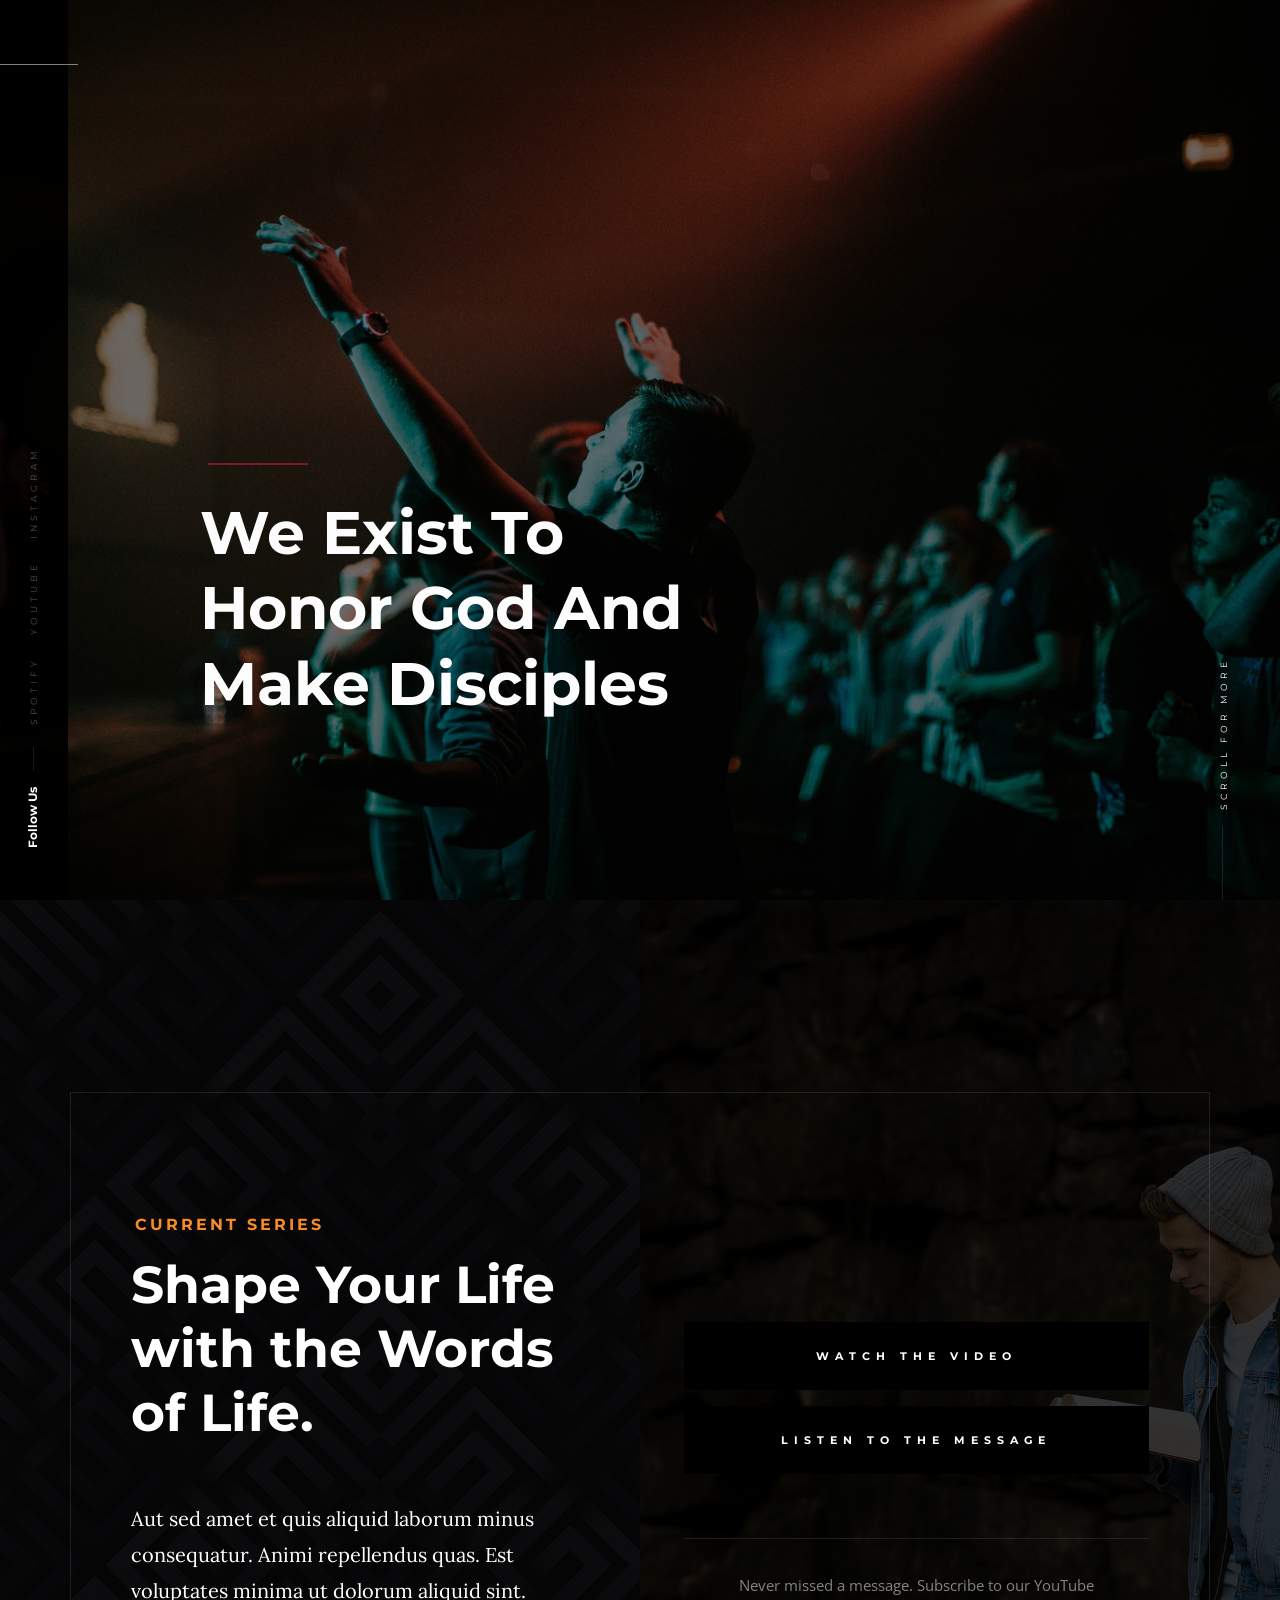
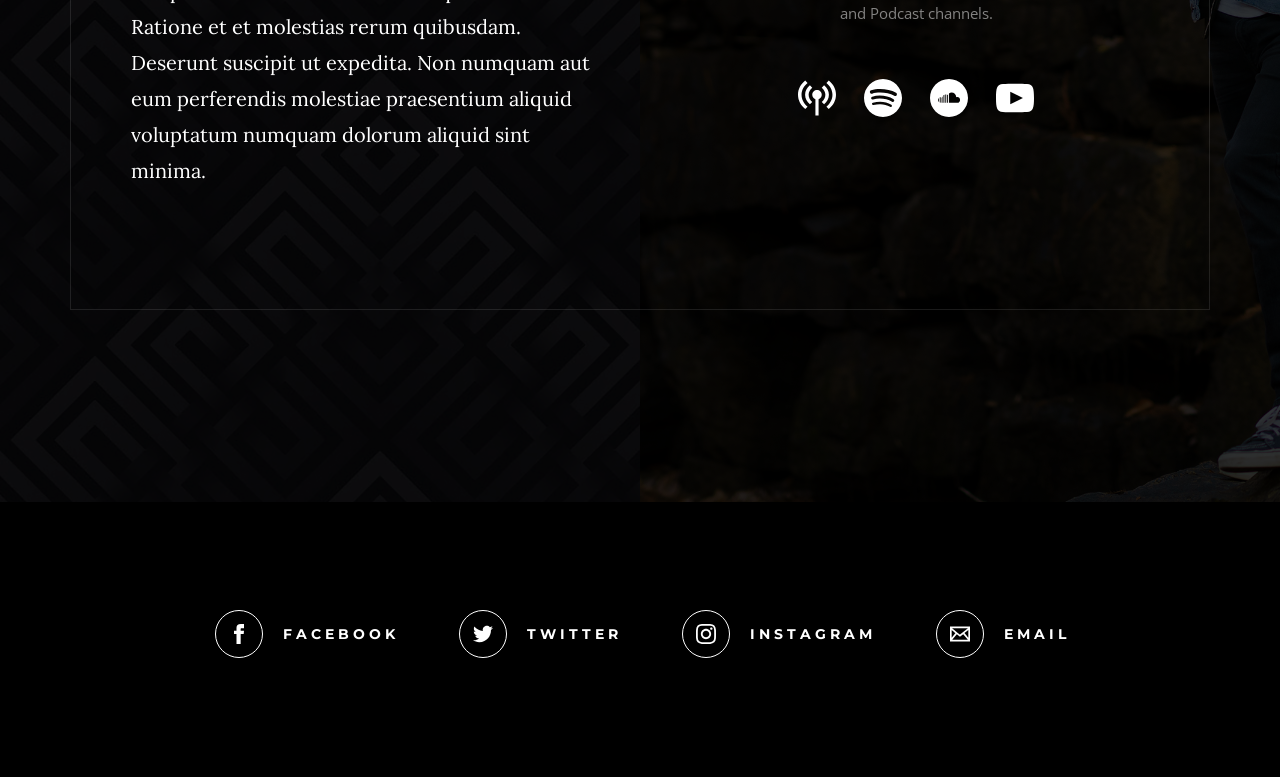
==== index.html @ a05d828e "newps" ====
<!DOCTYPE html>
<html class="no-js" lang="en">
<head>

    <!--- basic page needs
    ================================================== -->
    <meta charset="utf-8">
    <title>Hesed</title>
    <meta name="description" content="">
    <meta name="author" content="">

    <!-- mobile specific metas
    ================================================== -->
    <meta name="viewport" content="width=device-width, initial-scale=1">

    <!-- CSS
    ================================================== -->
    <link rel="stylesheet" href="css/base.css">
    <link rel="stylesheet" href="css/main.css">

    <!-- script
    ================================================== -->
    <script src="js/modernizr.js"></script>

    <!-- favicons
    ================================================== -->
    <link rel="apple-touch-icon" sizes="180x180" href="apple-touch-icon.png">
    <link rel="icon" type="image/png" sizes="32x32" href="favicon-32x32.png">
    <link rel="icon" type="image/png" sizes="16x16" href="favicon-16x16.png">
    <link rel="manifest" href="site.webmanifest">

</head>

<body id="top">

    <!-- preloader
    ================================================== -->
    <div id="preloader">
        <div id="loader" class="dots-jump">
            <div></div>
            <div></div>
            <div></div>
        </div>
    </div>


    <!-- header
    ================================================== -->
    <header class="s-header">

        <div class="header-logo">
            <a class="site-logo" href="index.html">
                <!-- <img src="images/logo.svg" alt="Homepage"> -->
            </a>
        </div>

        <nav class="header-nav-wrap">
            <ul class="header-nav">
                
                <!-- <li><a href="contact.html" title="Contact us">Contact</a></li>	 -->
            </ul>
        </nav>

        <a class="header-menu-toggle" href="#0"><span>Menu</span></a>

    </header> <!-- end s-header -->


    <!-- hero
    ================================================== -->
    <section class="s-hero" data-parallax="scroll" data-image-src="images/hero-bg-3000.jpg" data-natural-width=3000 data-natural-height=2000 data-position-y=center>

        <div class="hero-left-bar"></div>

        <div class="row hero-content">

            <div class="column large-full hero-content__text">
                <h1>
                    We Exist To <br>
                    Honor God And <br>
                    Make Disciples
                </h1>

                <div class="hero-content__buttons">
                    <!-- <a href="events.html" class="btn btn--stroke">Upcoming Events</a> -->
                    <!-- <a href="contact.html" class="btn btn--stroke">Contact Us</a> -->
                </div>
            </div> <!-- end hero-content__text -->

        </div> <!-- end hero-content -->

        <ul class="hero-social">
            <li class="hero-social__title">Follow Us</li>
            <li>
                <a href="#0" title="">Spotify</a>
            </li>
            <li>
                <a href="#0" title="">YouTube</a>
            </li>
            <li>
                <a href="#0" title="">Instagram</a>
            </li>
        </ul> <!-- end hero-social -->

        <div class="hero-scroll">
            <a href="#about" class="scroll-link smoothscroll">
                Scroll For More
            </a>
        </div> <!-- end hero-scroll -->

    </section> <!-- end s-hero -->


  

  

 
    <!-- series
    ================================================== -->
    <section class="s-series">

        <div class="series-img" style="background-image: url('images/series-2000.jpg');"></div>

        <div class="row row-y-center series-content">

            <div class="column large-half medium-full">
                <h3 class="subhead">Current Series</h3>
                <h2>Shape Your Life with the Words of Life.</h2>
                <p>
                Aut sed amet et quis aliquid laborum minus consequatur. Animi repellendus quas. 
                Est voluptates minima ut dolorum aliquid sint. Ratione et et molestias rerum 
                quibusdam. Deserunt suscipit ut expedita. Non numquam aut eum perferendis 
                molestiae praesentium aliquid voluptatum numquam dolorum aliquid sint minima.
                </p>
            </div> <!-- end column -->

            <div class="column large-half medium-full">
                <div class="series-content__buttons">
                    <a href="" class="btn btn--large h-full-width">Watch the Video</a>
                    <a href="" class="btn btn--large h-full-width">Listen To the Message</a>
                </div>

                <div class="series-content__subscribe">
                    <p>
                    Never missed a message. Subscribe to our YouTube and Podcast channels.
                    </p>
                    
                    <ul class="series-content__subscribe-links">
                        <li class="ss-apple-podcast"><a href="#0">Apple Podcast</a></li>
                        <li class="ss-spotify"><a href="#0">Spotify</a></li>
                        <li class="ss-soundcloud"><a href="#0">SoundCloud</a></li>
                        <li class="ss-youtube"><a href="#0">Youtube</a></li>
                    </ul>
                </div>
            </div> <!-- end column -->
            
        </div> <!-- series-content -->

    </section> <!-- end s-series -->


    <!-- Social
    ================================================== -->
    <section class="s-social">
            
        <div class="row social-content">
            <div class="column">
                <ul class="social-list">
                    <li class="social-list__item">
                        <a href="#0" title="">
                            <span class="social-list__icon social-list__icon--facebook"></span>
                            <span class="social-list__text">Facebook</span>
                        </a>
                    </li>
                    <li class="social-list__item">
                        <a href="#0" title="">
                            <span class="social-list__icon social-list__icon--twitter"></span>
                            <span class="social-list__text">Twitter</span>
                        </a>
                    </li>
                    <li class="social-list__item">
                        <a href="#0" title="">
                            <span class="social-list__icon social-list__icon--instagram"></span>
                            <span class="social-list__text">Instagram</span>
                        </a>
                    </li>
                    <li class="social-list__item">
                        <a href="#0" title="">
                            <span class="social-list__icon social-list__icon--email"></span>
                            <span class="social-list__text">Email</span>
                        </a>
                    </li>
                </ul>
            </div>
        </div> <!-- end social-content -->

    </section> <!-- end s-social -->


    <!-- footer
    ================================================== -->
    <!-- <footer class="s-footer">

        <div class="row footer-top">
            <div class="column large-4 medium-5 tab-full">
                <div class="footer-logo">
                    <a class="site-footer-logo" href="index.html">
                    </a>
                </div>  
                <p>
                Laborum ad explicabo. Molestiae voluptates est. Quisquam labore tenetur 
                et assumenda voluptatibus a beatae. Rerum odio ducimus reprehenderit 
                sit animi laborum nostrum dolorum animi voluptates est voluptatibus a beatae. 
                </p>
            </div>
            <div class="column large-half tab-full">
                <div class="row">
                    <div class="column large-7 medium-full">
                        <h4 class="h6">Our Location</h4>
                        <p>
                        1600 Amphitheatre Parkway <br>
                        Mountain View, California <br>
                        94043 US
                        </p>
        
                      
                    </div>
                    <!-- <div class="column large-5 medium-full">
                        <h4 class="h6">Quick Links</h4>
                        <ul class="footer-list">
                            <li><a href="index.html">Home</a></li>
                            <li><a href="about.html">About</a></li>
                            <li><a href="volunteer.html">Volunteer</a></li>
                            <li><a href="connect-group.html">Connect Groups</a></li>
                            <li><a href="events.html">Upcoming Events</a></li>
                            <li><a href="contact.html">Contact</a></li>
                        </ul>
                    </div> 
                </div>
            </div>
        </div> 
        <div class="row footer-bottom">
            <div class="column ss-copyright">
                <span>© Copyright Newproject 2026</span> 
            </div>
        </div> 

        <div class="ss-go-top">
            <a class="smoothscroll" title="Back to Top" href="#top">
                <svg xmlns="http://www.w3.org/2000/svg" width="24" height="24" viewBox="0 0 24 24"><path d="M12 0l8 9h-6v15h-4v-15h-6z"/></svg>
            </a>
        </div> 

    </footer>  -->

    <!-- Java Script
    ================================================== -->
    <script src="js/jquery-3.2.1.min.js"></script>
    <script src="js/plugins.js"></script>
    <script src="js/main.js"></script>

</body>
---- css/base.css ----
/* =================================================================== 
 *  Hesed Base Stylesheet
 *  Ver. 1.0.0
 *  07-25-2019
 *  ------------------------------------------------------------------
 *
 *  TOC:
 *	# imports 
 *	# normalize
 *	# grid v2.1.0
 *	# block grids
 *	# MISC
 *
 * =================================================================== */

/* ===================================================================
 * # imports 
 *
 * ------------------------------------------------------------------- */
@import url("https://fonts.googleapis.com/css?family=Montserrat:400,500,600,700|Open+Sans:300,400,500,600,700|Lora:400,400i,700,700i&display=swap");


/* ==========================================================================
 * # normalize
 * normalize.css v8.0.1 | MIT License |
 * github.com/necolas/normalize.css
 *
 * -------------------------------------------------------------------------- */

/* ------------------------------------------------------------------- 
 * ## document
 * ------------------------------------------------------------------- */

/* 1. Correct the line height in all browsers.
 * 2. Prevent adjustments of font size after orientation changes in iOS.*/
html {
	line-height: 1.15;  /* 1 */
	-webkit-text-size-adjust: 100%;  /* 2 */
}

/* ------------------------------------------------------------------- 
 * ## sections
 * ------------------------------------------------------------------- */

/* Remove the margin in all browsers. */
body {
	margin: 0;
}

/* Render the `main` element consistently in IE. */
main {
	display: block;
}

/* Correct the font size and margin on `h1` elements within `section` and
 * `article` contexts in Chrome, Firefox, and Safari. */
h1 {
	font-size: 2em;
	margin: 0.67em 0;
}

/* ------------------------------------------------------------------- 
 * ## grouping
 * ------------------------------------------------------------------- */

/* 1. Add the correct box sizing in Firefox.
 * 2. Show the overflow in Edge and IE. */
hr {
	box-sizing: content-box;  /* 1 */
	height: 0;  /* 1 */
	overflow: visible;  /* 2 */
}

/* 1. Correct the inheritance and scaling of font size in all browsers.
 * 2. Correct the odd `em` font sizing in all browsers. */
pre {
	font-family: monospace, monospace;  /* 1 */
	font-size: 1em;  /* 2 */
}

/* ------------------------------------------------------------------- 
 * ## text-level semantics
 * ------------------------------------------------------------------- */

/* Remove the gray background on active links in IE 10. */
a {
	background-color: transparent;
}

/* 1. Remove the bottom border in Chrome 57-
 * 2. Add the correct text decoration in Chrome, Edge, IE, Opera, and Safari. */
abbr[title] {
	border-bottom: none;  /* 1 */
	text-decoration: underline;  /* 2 */
	text-decoration: underline dotted;  /* 2 */
}

/* Add the correct font weight in Chrome, Edge, and Safari. */
b,
strong {
	font-weight: bolder;
}

/* 1. Correct the inheritance and scaling of font size in all browsers.
 * 2. Correct the odd `em` font sizing in all browsers. */
code,
kbd,
samp {
	font-family: monospace, monospace;  /* 1 */
	font-size: 1em;  /* 2 */
}

/* Add the correct font size in all browsers. */
small {
	font-size: 80%;
}

/* Prevent `sub` and `sup` elements from affecting the line height in
 * all browsers. */
sub,
sup {
	font-size: 75%;
	line-height: 0;
	position: relative;
	vertical-align: baseline;
}

sub {
	bottom: -0.25em;
}

sup {
	top: -0.5em;
}

/* ------------------------------------------------------------------- 
 * ## embedded content
 * ------------------------------------------------------------------- */

/* Remove the border on images inside links in IE 10. */
img {
	border-style: none;
}

/* ------------------------------------------------------------------- 
 * ## forms
 * ------------------------------------------------------------------- */

/* 1. Change the font styles in all browsers.
 * 2. Remove the margin in Firefox and Safari. */
button,
input,
optgroup,
select,
textarea {
	font-family: inherit;  /* 1 */
	font-size: 100%;  /* 1 */
	line-height: 1.15;  /* 1 */
	margin: 0;  /* 2 */
}

/* Show the overflow in IE.
 * 1. Show the overflow in Edge. */
button,
input {

	/* 1 */
	overflow: visible;
}

/* Remove the inheritance of text transform in Edge, Firefox, and IE.
 * 1. Remove the inheritance of text transform in Firefox. */
button,
select {

	/* 1 */
	text-transform: none;
}

/* Correct the inability to style clickable types in iOS and Safari. */
button,
[type="button"],
[type="reset"],
[type="submit"] {
	-webkit-appearance: button;
}

/* Remove the inner border and padding in Firefox. */
button::-moz-focus-inner,
[type="button"]::-moz-focus-inner,
[type="reset"]::-moz-focus-inner,
[type="submit"]::-moz-focus-inner {
	border-style: none;
	padding: 0;
}

/* Restore the focus styles unset by the previous rule. */
button:-moz-focusring,
[type="button"]:-moz-focusring,
[type="reset"]:-moz-focusring,
[type="submit"]:-moz-focusring {
	outline: 1px dotted ButtonText;
}

/* Correct the padding in Firefox. */
fieldset {
	padding: 0.35em 0.75em 0.625em;
}

/* 1. Correct the text wrapping in Edge and IE.
 * 2. Correct the color inheritance from `fieldset` elements in IE.
 * 3. Remove the padding so developers are not caught out when they zero out
 *    `fieldset` elements in all browsers. */
legend {
	box-sizing: border-box;  /* 1 */
	color: inherit;  /* 2 */
	display: table;  /* 1 */
	max-width: 100%;  /* 1 */
	padding: 0;  /* 3 */
	white-space: normal;  /* 1 */
}

/* Add the correct vertical alignment in Chrome, Firefox, and Opera. */
progress {
	vertical-align: baseline;
}

/* Remove the default vertical scrollbar in IE 10+. */
textarea {
	overflow: auto;
}

/* 1. Add the correct box sizing in IE 10.
 * 2. Remove the padding in IE 10. */
[type="checkbox"],
[type="radio"] {
	box-sizing: border-box;  /* 1 */
	padding: 0;  /* 2 */
}

/* Correct the cursor style of increment and decrement buttons in Chrome. */
[type="number"]::-webkit-inner-spin-button,
[type="number"]::-webkit-outer-spin-button {
	height: auto;
}

/* 1. Correct the odd appearance in Chrome and Safari.
 * 2. Correct the outline style in Safari. */
[type="search"] {
	-webkit-appearance: textfield;  /* 1 */
	outline-offset: -2px;  /* 2 */
}

/* Remove the inner padding in Chrome and Safari on macOS. */
[type="search"]::-webkit-search-decoration {
	-webkit-appearance: none;
}

/* 1. Correct the inability to style clickable types in iOS and Safari.
 * 2. Change font properties to `inherit` in Safari. */
::-webkit-file-upload-button {
	-webkit-appearance: button;  /* 1 */
	font: inherit;  /* 2 */
}

/* ------------------------------------------------------------------- 
 * ## interactive
 * ------------------------------------------------------------------- */

/* Add the correct display in Edge, IE 10+, and Firefox. */
details {
	display: block;
}

/* Add the correct display in all browsers. */
summary {
	display: list-item;
}

/* ------------------------------------------------------------------- 
 * ## misc
 * ------------------------------------------------------------------- */

/* Add the correct display in IE 10+. */
template {
	display: none;
}

/* Add the correct display in IE 10. */
[hidden] {
	display: none;
}


/* ===================================================================
 * # basic/base setup styles
 *
 * ------------------------------------------------------------------- */
html {
	font-size: 62.5%;
	box-sizing: border-box;
}

*,
*::before,
*::after {
	box-sizing: inherit;
}

body {
	font-weight: normal;
	line-height: 1;
	word-wrap: break-word;
	-moz-font-smoothing: grayscale;
	-moz-osx-font-smoothing: grayscale;
	-webkit-font-smoothing: antialiased;
	-webkit-overflow-scrolling: touch;
	-webkit-text-size-adjust: none;
}

/* ------------------------------------------------------------------- 
 * ## Media
 * ------------------------------------------------------------------- */
svg,
img,
video
embed,
iframe,
object {
	max-width: 100%;
	height: auto;
}

/* ------------------------------------------------------------------- 
 * ## Typography resets 
 * ------------------------------------------------------------------- */
div,
dl,
dt,
dd,
ul,
ol,
li,
h1,
h2,
h3,
h4,
h5,
h6,
pre,
form,
p,
blockquote,
th,
td {
	margin: 0;
	padding: 0;
}

p {
	font-size: inherit;
	text-rendering: optimizeLegibility;
}

em,
i {
	font-style: italic;
	line-height: inherit;
}

strong,
b {
	font-weight: bold;
	line-height: inherit;
}

small {
	font-size: 60%;
	line-height: inherit;
}

ol,
ul {
	list-style: none;
}

li {
	display: block;
}

/* ------------------------------------------------------------------- 
 * ## links
 * ------------------------------------------------------------------- */
a {
	text-decoration: none;
	line-height: inherit;
}

a img {
	border: none;
}

/* ------------------------------------------------------------------- 
 * ## inputs
 * ------------------------------------------------------------------- */
fieldset {
	margin: 0;
	padding: 0;
}

input[type="email"],
input[type="number"],
input[type="search"],
input[type="text"],
input[type="tel"],
input[type="url"],
input[type="password"],
textarea {
	-webkit-appearance: none;
	-moz-appearance: none;
	appearance: none;
}


/* ===================================================================
 * # grid v2.1.0
 *
 *   -----------------------------------------------------------------
 * - Grid breakpoints are based on MAXIMUM WIDTH media queries, 
 *   meaning they apply to that one breakpoint and ALL THOSE BELOW IT.
 * - Grid columns without a specified width will automatically layout 
 *   as equal width columns.
 * ------------------------------------------------------------------- */

/* rows
 * ------------------------------------- */
.row {
	width: 89%;
	max-width: 1340px;
	margin: 0 auto;
	display: -ms-flexbox;
	display: -webkit-flex;
	display: flex;
	-webkit-flex-flow: row wrap;
	-ms-flex-flow: row wrap;
	flex-flow: row wrap;
}

.row .row {
	width: auto;
	max-width: none;
	margin-left: -20px;
	margin-right: -20px;
}

/* columns
 * -------------------------------------- */
.column {
	-webkit-flex: 1 1 0%;
	-ms-flex: 1 1 0%;
	flex: 1 1 0%;
	padding: 0 20px;
}

.collapse > .column,
.column.collapse {
	padding: 0;
}

/* flex row containers utility classes
 * ----------------------------------------- */
.row.row-wrap {
	-webkit-flex-wrap: wrap;
	-ms-flex-wrap: wrap;
	flex-wrap: wrap;
}

.row.row-nowrap {
	-webkit-flex-wrap: nowrap;
	-ms-flex-wrap: none;
	flex-wrap: nowrap;
}

.row.row-y-top {
	-webkit-align-items: flex-start;
	-ms-flex-align: start;
	align-items: flex-start;
}

.row.row-y-bottom {
	-webkit-align-items: flex-end;
	-ms-flex-align: end;
	align-items: flex-end;
}

.row.row-y-center {
	-webkit-align-items: center;
	-ms-flex-align: center;
	align-items: center;
}

.row.row-stretch {
	-webkit-align-items: stretch;
	-ms-flex-align: stretch;
	align-items: stretch;
}

.row.row-baseline {
	-webkit-align-items: baseline;
	-ms-flex-align: baseline;
	align-items: baseline;
}

.row.row-x-left {
	-ms-flex-pack: start;
	-webkit-justify-content: flex-start;
	justify-content: flex-start;
}

.row.row-x-right {
	-ms-flex-pack: end;
	-webkit-justify-content: flex-end;
	justify-content: flex-end;
}

.row.row-x-center {
	-ms-flex-pack: center;
	-webkit-justify-content: center;
	justify-content: center;
}

/* flex item utility alignment classes
 * ----------------------------------------- */
.align-center {
	margin: auto;
	-webkit-align-self: center;
	-ms-flex-item-align: center;
	align-self: center;
}

.align-left {
	margin-right: auto;
	-webkit-align-self: center;
	-ms-flex-item-align: center;
	align-self: center;
}

.align-right {
	margin-left: auto;
	-webkit-align-self: center;
	-ms-flex-item-align: center;
	align-self: center;
}

.align-x-center {
	margin-right: auto;
	margin-left: auto;
}

.align-x-left {
	margin-right: auto;
}

.align-x-right {
	margin-left: auto;
}

.align-y-center {
	-webkit-align-self: center;
	-ms-flex-item-align: center;
	align-self: center;
}

.align-y-top {
	-webkit-align-self: flex-start;
	-ms-flex-item-align: start;
	align-self: flex-start;
}

.align-y-bottom {
	-webkit-align-self: flex-end;
	-ms-flex-item-align: end;
	align-self: flex-end;
}

/* large screen column widths 
 * -------------------------------------- */
.large-1 {
	-webkit-flex: 0 0 8.33333%;
	-ms-flex: 0 0 8.33333%;
	flex: 0 0 8.33333%;
	max-width: 8.33333%;
}

.large-2 {
	-webkit-flex: 0 0 16.66667%;
	-ms-flex: 0 0 16.66667%;
	flex: 0 0 16.66667%;
	max-width: 16.66667%;
}

.large-3 {
	-webkit-flex: 0 0 25%;
	-ms-flex: 0 0 25%;
	flex: 0 0 25%;
	max-width: 25%;
}

.large-4 {
	-webkit-flex: 0 0 33.33333%;
	-ms-flex: 0 0 33.33333%;
	flex: 0 0 33.33333%;
	max-width: 33.33333%;
}

.large-5 {
	-webkit-flex: 0 0 41.66667%;
	-ms-flex: 0 0 41.66667%;
	flex: 0 0 41.66667%;
	max-width: 41.66667%;
}

.large-6,
.large-half {
	-webkit-flex: 0 0 50%;
	-ms-flex: 0 0 50%;
	flex: 0 0 50%;
	max-width: 50%;
}

.large-7 {
	-webkit-flex: 0 0 58.33333%;
	-ms-flex: 0 0 58.33333%;
	flex: 0 0 58.33333%;
	max-width: 58.33333%;
}

.large-8 {
	-webkit-flex: 0 0 66.66667%;
	-ms-flex: 0 0 66.66667%;
	flex: 0 0 66.66667%;
	max-width: 66.66667%;
}

.large-9 {
	-webkit-flex: 0 0 75%;
	-ms-flex: 0 0 75%;
	flex: 0 0 75%;
	max-width: 75%;
}

.large-10 {
	-webkit-flex: 0 0 83.33333%;
	-ms-flex: 0 0 83.33333%;
	flex: 0 0 83.33333%;
	max-width: 83.33333%;
}

.large-11 {
	-webkit-flex: 0 0 91.66667%;
	-ms-flex: 0 0 91.66667%;
	flex: 0 0 91.66667%;
	max-width: 91.66667%;
}

.large-12,
.large-full {
	-webkit-flex: 0 0 100%;
	-ms-flex: 0 0 100%;
	flex: 0 0 100%;
	max-width: 100%;
}

/* ------------------------------------------------------------------- 
 * ## medium screen devices
 * ------------------------------------------------------------------- */
@media screen and (max-width:1200px) {
	.row .row {
		margin-left: -16px;
		margin-right: -16px;
	}

	.column {
		padding: 0 16px;
	}

	.medium-1 {
		-webkit-flex: 0 0 8.33333%;
		-ms-flex: 0 0 8.33333%;
		flex: 0 0 8.33333%;
		max-width: 8.33333%;
	}

	.medium-2 {
		-webkit-flex: 0 0 16.66667%;
		-ms-flex: 0 0 16.66667%;
		flex: 0 0 16.66667%;
		max-width: 16.66667%;
	}

	.medium-3 {
		-webkit-flex: 0 0 25%;
		-ms-flex: 0 0 25%;
		flex: 0 0 25%;
		max-width: 25%;
	}

	.medium-4 {
		-webkit-flex: 0 0 33.33333%;
		-ms-flex: 0 0 33.33333%;
		flex: 0 0 33.33333%;
		max-width: 33.33333%;
	}

	.medium-5 {
		-webkit-flex: 0 0 41.66667%;
		-ms-flex: 0 0 41.66667%;
		flex: 0 0 41.66667%;
		max-width: 41.66667%;
	}

	.medium-6,
	.medium-half {
		-webkit-flex: 0 0 50%;
		-ms-flex: 0 0 50%;
		flex: 0 0 50%;
		max-width: 50%;
	}

	.medium-7 {
		-webkit-flex: 0 0 58.33333%;
		-ms-flex: 0 0 58.33333%;
		flex: 0 0 58.33333%;
		max-width: 58.33333%;
	}

	.medium-8 {
		-webkit-flex: 0 0 66.66667%;
		-ms-flex: 0 0 66.66667%;
		flex: 0 0 66.66667%;
		max-width: 66.66667%;
	}

	.medium-9 {
		-webkit-flex: 0 0 75%;
		-ms-flex: 0 0 75%;
		flex: 0 0 75%;
		max-width: 75%;
	}

	.medium-10 {
		-webkit-flex: 0 0 83.33333%;
		-ms-flex: 0 0 83.33333%;
		flex: 0 0 83.33333%;
		max-width: 83.33333%;
	}

	.medium-11 {
		-webkit-flex: 0 0 91.66667%;
		-ms-flex: 0 0 91.66667%;
		flex: 0 0 91.66667%;
		max-width: 91.66667%;
	}

	.medium-12,
	.medium-full {
		-webkit-flex: 0 0 100%;
		-ms-flex: 0 0 100%;
		flex: 0 0 100%;
		max-width: 100%;
	}

}

/* ------------------------------------------------------------------- 
 * ## tablets
 * ------------------------------------------------------------------- */
@media screen and (max-width:800px) {
	.tab-1 {
		-webkit-flex: 0 0 8.33333%;
		-ms-flex: 0 0 8.33333%;
		flex: 0 0 8.33333%;
		max-width: 8.33333%;
	}

	.tab-2 {
		-webkit-flex: 0 0 16.66667%;
		-ms-flex: 0 0 16.66667%;
		flex: 0 0 16.66667%;
		max-width: 16.66667%;
	}

	.tab-3 {
		-webkit-flex: 0 0 25%;
		-ms-flex: 0 0 25%;
		flex: 0 0 25%;
		max-width: 25%;
	}

	.tab-4 {
		-webkit-flex: 0 0 33.33333%;
		-ms-flex: 0 0 33.33333%;
		flex: 0 0 33.33333%;
		max-width: 33.33333%;
	}

	.tab-5 {
		-webkit-flex: 0 0 41.66667%;
		-ms-flex: 0 0 41.66667%;
		flex: 0 0 41.66667%;
		max-width: 41.66667%;
	}

	.tab-6,
	.tab-half {
		-webkit-flex: 0 0 50%;
		-ms-flex: 0 0 50%;
		flex: 0 0 50%;
		max-width: 50%;
	}

	.tab-7 {
		-webkit-flex: 0 0 58.33333%;
		-ms-flex: 0 0 58.33333%;
		flex: 0 0 58.33333%;
		max-width: 58.33333%;
	}

	.tab-8 {
		-webkit-flex: 0 0 66.66667%;
		-ms-flex: 0 0 66.66667%;
		flex: 0 0 66.66667%;
		max-width: 66.66667%;
	}

	.tab-9 {
		-webkit-flex: 0 0 75%;
		-ms-flex: 0 0 75%;
		flex: 0 0 75%;
		max-width: 75%;
	}

	.tab-10 {
		-webkit-flex: 0 0 83.33333%;
		-ms-flex: 0 0 83.33333%;
		flex: 0 0 83.33333%;
		max-width: 83.33333%;
	}

	.tab-11 {
		-webkit-flex: 0 0 91.66667%;
		-ms-flex: 0 0 91.66667%;
		flex: 0 0 91.66667%;
		max-width: 91.66667%;
	}

	.tab-12,
	.tab-full {
		-webkit-flex: 0 0 100%;
		-ms-flex: 0 0 100%;
		flex: 0 0 100%;
		max-width: 100%;
	}

	.hide-on-tablet {
		display: none;
	}

}

/* ------------------------------------------------------------------- 
 * ## mobile devices 
 * ------------------------------------------------------------------- */
@media screen and (max-width:600px) {
	.row {
		width: 100%;
		padding-left: 25px;
		padding-right: 25px;
	}

	.row .row {
		margin-left: -10px;
		margin-right: -10px;
		padding-left: 0;
		padding-right: 0;
	}

	.column {
		padding: 0 10px;
	}

	.mob-1 {
		-webkit-flex: 0 0 8.33333%;
		-ms-flex: 0 0 8.33333%;
		flex: 0 0 8.33333%;
		max-width: 8.33333%;
	}

	.mob-2 {
		-webkit-flex: 0 0 16.66667%;
		-ms-flex: 0 0 16.66667%;
		flex: 0 0 16.66667%;
		max-width: 16.66667%;
	}

	.mob-3 {
		-webkit-flex: 0 0 25%;
		-ms-flex: 0 0 25%;
		flex: 0 0 25%;
		max-width: 25%;
	}

	.mob-4 {
		-webkit-flex: 0 0 33.33333%;
		-ms-flex: 0 0 33.33333%;
		flex: 0 0 33.33333%;
		max-width: 33.33333%;
	}

	.mob-5 {
		-webkit-flex: 0 0 41.66667%;
		-ms-flex: 0 0 41.66667%;
		flex: 0 0 41.66667%;
		max-width: 41.66667%;
	}

	.mob-6,
	.mob-half {
		-webkit-flex: 0 0 50%;
		-ms-flex: 0 0 50%;
		flex: 0 0 50%;
		max-width: 50%;
	}

	.mob-7 {
		-webkit-flex: 0 0 58.33333%;
		-ms-flex: 0 0 58.33333%;
		flex: 0 0 58.33333%;
		max-width: 58.33333%;
	}

	.mob-8 {
		-webkit-flex: 0 0 66.66667%;
		-ms-flex: 0 0 66.66667%;
		flex: 0 0 66.66667%;
		max-width: 66.66667%;
	}

	.mob-9 {
		-webkit-flex: 0 0 75%;
		-ms-flex: 0 0 75%;
		flex: 0 0 75%;
		max-width: 75%;
	}

	.mob-10 {
		-webkit-flex: 0 0 83.33333%;
		-ms-flex: 0 0 83.33333%;
		flex: 0 0 83.33333%;
		max-width: 83.33333%;
	}

	.mob-11 {
		-webkit-flex: 0 0 91.66667%;
		-ms-flex: 0 0 91.66667%;
		flex: 0 0 91.66667%;
		max-width: 91.66667%;
	}

	.mob-12,
	.mob-full {
		-webkit-flex: 0 0 100%;
		-ms-flex: 0 0 100%;
		flex: 0 0 100%;
		max-width: 100%;
	}

	.hide-on-mobile {
		display: none;
	}

}

/* ------------------------------------------------------------------- 
 * ## small mobile devices <= 400px
 * ------------------------------------------------------------------- */
@media screen and (max-width:400px) {
	.row {
		padding-left: 22px;
		padding-right: 22px;
	}

	.row .row {
		margin-left: 0;
		margin-right: 0;
	}

	.column {
		-webkit-flex: 0 0 100%;
		-ms-flex: 0 0 100%;
		flex: 0 0 100%;
		max-width: 100%;
		width: 100%;
		margin-left: 0;
		margin-right: 0;
		padding: 0;
	}

}


/* ===================================================================
 * # block grids
 *
 * -------------------------------------------------------------------
 * Equally-sized columns define at parent/row level.
 * ------------------------------------------------------------------- */
.block-large-1-8 > .column {
	-webkit-flex: 0 0 12.5%;
	-ms-flex: 0 0 12.5%;
	flex: 0 0 12.5%;
	max-width: 12.5%;
}

.block-large-1-6 > .column {
	-webkit-flex: 0 0 16.66667%;
	-ms-flex: 0 0 16.66667%;
	flex: 0 0 16.66667%;
	max-width: 16.66667%;
}

.block-large-1-5 > .column {
	-webkit-flex: 0 0 20%;
	-ms-flex: 0 0 20%;
	flex: 0 0 20%;
	max-width: 20%;
}

.block-large-1-4 > .column {
	-webkit-flex: 0 0 25%;
	-ms-flex: 0 0 25%;
	flex: 0 0 25%;
	max-width: 25%;
}

.block-large-1-3 > .column {
	-webkit-flex: 0 0 33.33333%;
	-ms-flex: 0 0 33.33333%;
	flex: 0 0 33.33333%;
	max-width: 33.33333%;
}

.block-large-1-2 > .column {
	-webkit-flex: 0 0 50%;
	-ms-flex: 0 0 50%;
	flex: 0 0 50%;
	max-width: 50%;
}

.block-large-full > .column {
	-webkit-flex: 0 0 100%;
	-ms-flex: 0 0 100%;
	flex: 0 0 100%;
	max-width: 100%;
}

/* ------------------------------------------------------------------- 
 * ## block grids - medium screen devices
 * ------------------------------------------------------------------- */
@media screen and (max-width:1200px) {
	.block-medium-1-8 > .column {
		-webkit-flex: 0 0 12.5%;
		-ms-flex: 0 0 12.5%;
		flex: 0 0 12.5%;
		max-width: 12.5%;
	}

	.block-medium-1-6 > .column {
		-webkit-flex: 0 0 16.66667%;
		-ms-flex: 0 0 16.66667%;
		flex: 0 0 16.66667%;
		max-width: 16.66667%;
	}

	.block-medium-1-5 > .column {
		-webkit-flex: 0 0 20%;
		-ms-flex: 0 0 20%;
		flex: 0 0 20%;
		max-width: 20%;
	}

	.block-medium-1-4 > .column {
		-webkit-flex: 0 0 25%;
		-ms-flex: 0 0 25%;
		flex: 0 0 25%;
		max-width: 25%;
	}

	.block-medium-1-3 > .column {
		-webkit-flex: 0 0 33.33333%;
		-ms-flex: 0 0 33.33333%;
		flex: 0 0 33.33333%;
		max-width: 33.33333%;
	}

	.block-medium-1-2 > .column {
		-webkit-flex: 0 0 50%;
		-ms-flex: 0 0 50%;
		flex: 0 0 50%;
		max-width: 50%;
	}

	.block-medium-full > .column {
		-webkit-flex: 0 0 100%;
		-ms-flex: 0 0 100%;
		flex: 0 0 100%;
		max-width: 100%;
	}

}

/* ------------------------------------------------------------------- 
 * ## block grids - tablets
 * ------------------------------------------------------------------- */
@media screen and (max-width:800px) {
	.block-tab-1-8 > .column {
		-webkit-flex: 0 0 12.5%;
		-ms-flex: 0 0 12.5%;
		flex: 0 0 12.5%;
		max-width: 12.5%;
	}

	.block-tab-1-6 > .column {
		-webkit-flex: 0 0 16.66667%;
		-ms-flex: 0 0 16.66667%;
		flex: 0 0 16.66667%;
		max-width: 16.66667%;
	}

	.block-tab-1-5 > .column {
		-webkit-flex: 0 0 20%;
		-ms-flex: 0 0 20%;
		flex: 0 0 20%;
		max-width: 20%;
	}

	.block-tab-1-4 > .column {
		-webkit-flex: 0 0 25%;
		-ms-flex: 0 0 25%;
		flex: 0 0 25%;
		max-width: 25%;
	}

	.block-tab-1-3 > .column {
		-webkit-flex: 0 0 33.33333%;
		-ms-flex: 0 0 33.33333%;
		flex: 0 0 33.33333%;
		max-width: 33.33333%;
	}

	.block-tab-1-2 > .column {
		-webkit-flex: 0 0 50%;
		-ms-flex: 0 0 50%;
		flex: 0 0 50%;
		max-width: 50%;
	}

	.block-tab-full > .column {
		-webkit-flex: 0 0 100%;
		-ms-flex: 0 0 100%;
		flex: 0 0 100%;
		max-width: 100%;
	}

}

/* ------------------------------------------------------------------- 
 * ## block grids - mobile devices
 * ------------------------------------------------------------------- */
@media screen and (max-width:600px) {
	.block-mob-1-8 > .column {
		-webkit-flex: 0 0 12.5%;
		-ms-flex: 0 0 12.5%;
		flex: 0 0 12.5%;
		max-width: 12.5%;
	}

	.block-mob-1-6 > .column {
		-webkit-flex: 0 0 16.66667%;
		-ms-flex: 0 0 16.66667%;
		flex: 0 0 16.66667%;
		max-width: 16.66667%;
	}

	.block-mob-1-5 > .column {
		-webkit-flex: 0 0 20%;
		-ms-flex: 0 0 20%;
		flex: 0 0 20%;
		max-width: 20%;
	}

	.block-mob-1-4 > .column {
		-webkit-flex: 0 0 25%;
		-ms-flex: 0 0 25%;
		flex: 0 0 25%;
		max-width: 25%;
	}

	.block-mob-1-3 > .column {
		-webkit-flex: 0 0 33.33333%;
		-ms-flex: 0 0 33.33333%;
		flex: 0 0 33.33333%;
		max-width: 33.33333%;
	}

	.block-mob-1-2 > .column {
		-webkit-flex: 0 0 50%;
		-ms-flex: 0 0 50%;
		flex: 0 0 50%;
		max-width: 50%;
	}

	.block-mob-full > .column {
		-webkit-flex: 0 0 100%;
		-ms-flex: 0 0 100%;
		flex: 0 0 100%;
		max-width: 100%;
	}

}

/* ------------------------------------------------------------------- 
 * ## block grids - small mobile devices <= 400px
 * ------------------------------------------------------------------- */
@media screen and (max-width:400px) {
	.stack > .column {
		-webkit-flex: 0 0 100%;
		-ms-flex: 0 0 100%;
		flex: 0 0 100%;
		max-width: 100%;
		width: 100%;
		margin-left: 0;
		margin-right: 0;
		padding: 0;
	}

}


/* ===================================================================
 * # MISC
 *
 * ------------------------------------------------------------------- */
.h-group:after {
	content: "";
	display: table;
	clear: both;
}

/* misc helper classes
 * -------------------------------------- */
.is-hidden {
	display: none;
}

.is-invisible {
	visibility: hidden;
}

.h-antialiased {
	-webkit-font-smoothing: antialiased;
	-moz-osx-font-smoothing: grayscale;
}

.h-overflow-hidden {
	overflow: hidden;
}

.h-remove-bottom {
	margin-bottom: 0;
}

.h-add-half-bottom {
	margin-bottom: 1.6rem !important;
}

.h-add-bottom {
	margin-bottom: 3.2rem !important;
}

.h-no-border {
	border: none;
}

.h-full-width {
	width: 100%;
}

.h-text-center {
	text-align: center;
}

.h-text-left {
	text-align: left;
}

.h-text-right {
	text-align: right;
}

.h-pull-left {
	float: left;
}

.h-pull-right {
	float: right;
}

/*# sourceMappingURL=base.css.map */
---- css/main.css ----
/* =================================================================== 
 *  Hesed Main Stylesheet
 *  Template Ver. 1.0.0
 *  06-26-2019
 *  ------------------------------------------------------------------
 *
 *  TOC:
 *  # custom block grid STACK breakpoints
 *  # base style overrides
 *    ## links
 *  # typography & general theme styles
 *    ## lists
 *    ## responsive video container
 *    ## floated image
 *    ## tables
 *    ## spacing 
 *  # preloader
 *  # forms
 *    ## style placeholder text
 *    ## change autocomplete styles in Chrome
 *  # buttons
 *  # additional components
 *    ## additional typo styles
 *    ## skillbars
 *    ## alert box
 *    ## pagination
 *  # common and reusable styles
 *    ## events list
 *    ## block list
 *  # site header
 *    ## header logo
 *    ## main navigation
 *    ## mobile menu toggle
 *  # hero
 *    ## hero left bar
 *    ## hero content
 *    ## hero content buttons
 *    ## hero social
 *    ## hero scroll
 *    ## hero animations
 *  # about
 *    ## about content
 *    ## schedule of services
 *  # connect
 *  # events
 *  # current series
 *    ## series image
 *    ## series content
 *    ## series buttons
 *    ## series subscribe
 *  # social
 *  # footer
 *    ## footer logo
 *    ## footer list
 *    ## copyright
 *    ## go to top
 *  # page styles and page components
 *    ## page header
 *    ## page content
 *    ## about page
 *    ## event page
 *
 * =================================================================== */


/* ===================================================================
 * # custom block grid STACK breakpoints
 *
 * ------------------------------------------------------------------- */
@media screen and (max-width:1000px) {
  .block-1000-full > .column {
    -webkit-flex: 0 0 100%;
    -ms-flex: 0 0 100%;
    flex: 0 0 100%;
    max-width: 100%;
  }

}

@media screen and (max-width:900px) {
  .block-900-full > .column {
    -webkit-flex: 0 0 100%;
    -ms-flex: 0 0 100%;
    flex: 0 0 100%;
    max-width: 100%;
  }

}


/* ===================================================================
 * # base style overrides
 *
 * ------------------------------------------------------------------- */
html {
  font-size: 10px;
}

@media screen and (max-width:400px) {
  html {
    font-size: 9.5px;
  }

}

html,
body {
  height: 100%;
}

body {
  background: #121212;
  font-family: "Lora", serif;
  font-size: 2rem;
  font-style: normal;
  font-weight: normal;
  line-height: 1.8;
  color: #000000;
  margin: 0;
  padding: 0;
  position: relative;
}

/* ------------------------------------------------------------------- 
 * ## links
 * ------------------------------------------------------------------- */
a {
  color: #3b0d11;
  transition: all 0.3s ease-in-out;
}

a:hover,
a:focus,
a:active {
  color: #037c82;
}

a:hover,
a:active {
  outline: 0;
}

/* ===================================================================
 * # typography & general theme styles
 * 
 * ------------------------------------------------------------------- */
h1, h2, h3, h4, h5, h6, .h1, .h2, .h3, .h4, .h5, .h6 {
  font-family: "Montserrat", sans-serif;
  font-weight: 700;
  font-style: normal;
  color: #000000;
  font-variant-ligatures: common-ligatures;
  text-rendering: optimizeLegibility;
}

h1, .h1, h2, .h2, h3, .h3, h4, .h4 {
  margin-top: 6rem;
  margin-bottom: 1.6rem;
}

@media screen and (max-width:600px) {
  h1, .h1, h2, .h2, h3, .h3, h4, .h4 {
    margin-top: 5.6rem;
  }

}

h5, .h5, h6, .h6 {
  margin-top: 4.8rem;
  margin-bottom: 1.2rem;
}

@media screen and (max-width:600px) {
  h5, .h5, h6, .h6 {
    margin-top: 4.4rem;
    margin-bottom: 0.8rem;
  }

}

h1, .h1 {
  font-size: 3.6rem;
  line-height: 1.222;
}

@media screen and (max-width:600px) {
  h1, .h1 {
    font-size: 3.3rem;
  }

}

h2,
.h2 {
  font-size: 3.2rem;
  line-height: 1.25;
}

h3, .h3 {
  font-size: 2.4rem;
  line-height: 1.167;
}

h4, .h4 {
  font-size: 2.1rem;
  line-height: 1.333;
}

h5, .h5 {
  font-size: 1.8rem;
  line-height: 1.333;
}

h6, .h6 {
  font-size: 1.6rem;
  line-height: 1.5;
  text-transform: uppercase;
  letter-spacing: .3rem;
}

p img {
  margin: 0;
}

p.lead {
  font-family: "Lora", serif;
  font-weight: 500;
  font-size: 2.8rem;
  line-height: 1.857;
  margin-bottom: 3.6rem;
  color: #000000;
}

@media screen and (max-width:1200px) {
  p.lead {
    font-size: 2.6rem;
  }

}

@media screen and (max-width:600px) {
  p.lead {
    font-size: 2.2rem;
  }

}

em,
i,
strong,
b {
  font-size: inherit;
  line-height: inherit;
}

em,
i {
  font-family: "Lora", serif;
  font-style: italic;
}

strong,
b {
  font-family: "Lora", serif;
  font-weight: 700;
}

small {
  font-size: 1.2rem;
  line-height: inherit;
}

blockquote {
  margin: 4rem 0;
  padding: 4rem 4rem;
  border-left: 4px solid black;
  position: relative;
}

@media screen and (max-width:600px) {
  blockquote {
    padding: 3.2rem 3.2rem;
  }

}

@media screen and (max-width:400px) {
  blockquote {
    padding: 2.8rem 2.8rem;
  }

}

blockquote p {
  font-family: "Lora", serif;
  font-weight: 400;
  padding: 0;
  font-size: 2.8rem;
  line-height: 1.857;
  color: #000000;
}

@media screen and (max-width:1200px) {
  blockquote p {
    font-size: 2.6rem;
  }

}

@media screen and (max-width:600px) {
  blockquote p {
    font-size: 2.2rem;
  }

}

blockquote cite {
  display: block;
  font-family: "Open Sans", sans-serif;
  font-size: 1.5rem;
  font-style: normal;
  line-height: 1.333;
}

blockquote cite:before {
  content: "\2014 \0020";
}

blockquote cite,
blockquote cite a,
blockquote cite a:visited {
  color: #646464;
  border: none;
}

abbr {
  font-family: "Lora", serif;
  font-weight: 700;
  font-variant: small-caps;
  text-transform: lowercase;
  letter-spacing: .05rem;
  color: #646464;
}

var,
kbd,
samp,
code,
pre {
  font-family: Consolas, "Andale Mono", Courier, "Courier New", monospace;
}

pre {
  padding: 2.4rem 3.2rem 3.2rem;
  background: #efefef;
  overflow-x: auto;
}

code {
  font-size: 1.4rem;
  margin: 0 .2rem;
  padding: .4rem .8rem;
  white-space: nowrap;
  background: #efefef;
  border: 1px solid #d3d3d3;
  color: #000000;
  border-radius: 3px;
}

pre > code {
  display: block;
  white-space: pre;
  line-height: 2;
  padding: 0;
  margin: 0;
}

pre.prettyprint > code {
  border: none;
}

del {
  text-decoration: line-through;
}

abbr[title],
dfn[title] {
  border-bottom: 1px dotted;
  cursor: help;
  text-decoration: none;
}

mark {
  background: #fff099;
  color: #000000;
}

hr {
  border: solid #e0e0e0;
  border-width: 1px 0 0;
  clear: both;
  margin: 8rem 0 9.6rem;
  height: 0;
}

/* ------------------------------------------------------------------- 
 * ## lists
 * ------------------------------------------------------------------- */
ol {
  list-style: decimal;
}

ul {
  list-style: disc;
}

li {
  display: list-item;
}

ol,
ul {
  margin-left: 1.6rem;
}

ul li {
  padding-left: .4rem;
}

ul ul,
ul ol,
ol ol,
ol ul {
  margin: .8rem 0 .8rem 1.6rem;
}

ul.disc li {
  display: list-item;
  list-style: none;
  padding: 0 0 0 .8rem;
  position: relative;
}

ul.disc li::before {
  content: "";
  display: inline-block;
  width: 8px;
  height: 8px;
  border-radius: 50%;
  background: #3b0d11;
  position: absolute;
  left: -16px;
  top: 11px;
  vertical-align: middle;
}

dt {
  margin: 0;
  color: #3b0d11;
}

dd {
  margin: 0 0 0 2rem;
}

/* ------------------------------------------------------------------- 
 * ## responsive video container
 * ------------------------------------------------------------------- */
.video-container {
  position: relative;
  padding-bottom: 56.25%;
  height: 0;
  overflow: hidden;
}

.video-container iframe,
.video-container object,
.video-container embed,
.video-container video {
  position: absolute;
  top: 0;
  left: 0;
  width: 100%;
  height: 100%;
}

/* ------------------------------------------------------------------- 
 * ## floated image
 * ------------------------------------------------------------------- */
img.h-pull-right {
  margin: 1.2rem 0 1.2rem 2.8rem;
}

img.h-pull-left {
  margin: 1.2rem 2.8rem 1.2rem 0;
}

/* ------------------------------------------------------------------- 
 * ## tables
 * ------------------------------------------------------------------- */
table {
  border-width: 0;
  width: 100%;
  max-width: 100%;
  font-family: "Lora", serif;
  border-collapse: collapse;
}

th,
td {
  padding: 1.5rem 3.2rem;
  text-align: left;
  border-bottom: 1px solid #e0e0e0;
}

th {
  color: #000000;
  font-family: "Montserrat", sans-serif;
  font-weight: 700;
}

th:first-child,
td:first-child {
  padding-left: 0;
}

th:last-child,
td:last-child {
  padding-right: 0;
}

.table-responsive {
  overflow-x: auto;
  -webkit-overflow-scrolling: touch;
}

/* ------------------------------------------------------------------- 
 * ## spacing
 * ------------------------------------------------------------------- */
button,
.btn {
  margin-bottom: 1.6rem;
}

fieldset {
  margin-bottom: 1.6rem;
}

input,
textarea,
select,
pre,
blockquote,
figure,
table,
p,
ul,
ol,
dl,
form,
.video-container,
.ss-custom-select {
  margin-bottom: 3.2rem;
}


/* ===================================================================
 * # preloader
 *
 * ------------------------------------------------------------------- */
#preloader {
  position: fixed;
  top: 0;
  left: 0;
  right: 0;
  bottom: 0;
  background: #121212;
  z-index: 500;
  height: 100vh;
  width: 100%;
  overflow: hidden;
}

.no-js #preloader,
.oldie #preloader {
  display: none;
}

#loader {
  position: absolute;
  left: 50%;
  top: 50%;
  width: 6px;
  height: 6px;
  padding: 0;
  display: inline-block;
  -webkit-transform: translate3d(-50%, -50%, 0);
  transform: translate3d(-50%, -50%, 0);
}

#loader > div {
  content: "";
  background: #ffffff;
  width: 6px;
  height: 6px;
  position: absolute;
  top: 0;
  left: 0;
  border-radius: 50%;
}

#loader > div:nth-of-type(1) {
  left: 15px;
}

#loader > div:nth-of-type(3) {
  left: -15px;
}

/* dots jump */
.dots-jump > div {
  -webkit-animation: dots-jump 1.2s infinite ease;
  animation: dots-jump 1.2s infinite ease;
  animation-delay: 0.2s;
}

.dots-jump > div:nth-of-type(1) {
  animation-delay: 0.4s;
}

.dots-jump > div:nth-of-type(3) {
  animation-delay: 0s;
}

@-webkit-keyframes dots-jump {
  0% {
    top: 0;
  }

  40% {
    top: -6px;
  }

  80% {
    top: 0;
  }

}

@keyframes dots-jump {
  0% {
    top: 0;
  }

  40% {
    top: -6px;
  }

  80% {
    top: 0;
  }

}

/* dots fade */
.dots-fade > div {
  -webkit-animation: dots-fade 1.6s infinite ease;
  animation: dots-fade 1.6s infinite ease;
  animation-delay: 0.4s;
}

.dots-fade > div:nth-of-type(1) {
  animation-delay: 0.8s;
}

.dots-fade > div:nth-of-type(3) {
  animation-delay: 0s;
}

@-webkit-keyframes dots-fade {
  0% {
    opacity: 1;
  }

  40% {
    opacity: 0.2;
  }

  80% {
    opacity: 1;
  }

}

@keyframes dots-fade {
  0% {
    opacity: 1;
  }

  40% {
    opacity: 0.2;
  }

  80% {
    opacity: 1;
  }

}

/* dots pulse */
.dots-pulse > div {
  -webkit-animation: dots-pulse 1.2s infinite ease;
  animation: dots-pulse 1.2s infinite ease;
  animation-delay: 0.2s;
}

.dots-pulse > div:nth-of-type(1) {
  animation-delay: 0.4s;
}

.dots-pulse > div:nth-of-type(3) {
  animation-delay: 0s;
}

@-webkit-keyframes dots-pulse {
  0% {
    -webkit-transform: scale(1);
    transform: scale(1);
  }

  40% {
    -webkit-transform: scale(1.1);
    transform: scale(1.3);
  }

  80% {
    -webkit-transform: scale(1);
    transform: scale(1);
  }

}

@keyframes dots-pulse {
  0% {
    -webkit-transform: scale(1);
    transform: scale(1);
  }

  40% {
    -webkit-transform: scale(1.1);
    transform: scale(1.3);
  }

  80% {
    -webkit-transform: scale(1);
    transform: scale(1);
  }

}


/* ===================================================================
 * # forms
 *
 * ------------------------------------------------------------------- */
fieldset {
  border: none;
}

input[type="email"],
input[type="number"],
input[type="search"],
input[type="text"],
input[type="tel"],
input[type="url"],
input[type="password"],
textarea,
select {
  display: block;
  height: 6.8rem;
  padding: 1.8rem 0 1.5rem;
  border: 0;
  outline: none;
  color: #000000;
  font-family: "Open Sans", sans-serif;
  font-size: 1.6rem;
  line-height: 3.2rem;
  max-width: 100%;
  background: transparent;
  border-bottom: 1px solid #d3d3d3;
  transition: all .3s ease-in-out;
}

.ss-custom-select {
  position: relative;
  padding: 0;
}

.ss-custom-select select {
  -webkit-appearance: none;
  -moz-appearance: none;
  appearance: none;
  text-indent: 0.01px;
  text-overflow: '';
  margin: 0;
  line-height: 3rem;
  vertical-align: middle;
}

.ss-custom-select select option {
  padding-left: 2rem;
  padding-right: 2rem;
}

.ss-custom-select select::-ms-expand {
  display: none;
}

.ss-custom-select::after {
  border-bottom: 2px solid #000000;
  border-right: 2px solid #000000;
  content: '';
  display: block;
  height: 8px;
  width: 8px;
  margin-top: -7px;
  pointer-events: none;
  position: absolute;
  right: 2.4rem;
  top: 50%;
  transition: all 0.15s ease-in-out;
  -webkit-transform-origin: 66% 66%;
  transform-origin: 66% 66%;
  -webkit-transform: rotate(45deg);
  transform: rotate(45deg);
}

textarea {
  min-height: 25.6rem;
}

input[type="email"]:focus,
input[type="number"]:focus,
input[type="search"]:focus,
input[type="text"]:focus,
input[type="tel"]:focus,
input[type="url"]:focus,
input[type="password"]:focus,
textarea:focus,
select:focus {
  color: #000000;
  border-bottom: 1px solid #000000;
}

label,
legend {
  font-family: "Open Sans", sans-serif;
  font-weight: 700;
  font-size: 1.4rem;
  margin-bottom: .8rem;
  line-height: 1.714;
  color: #000000;
  display: block;
}

input[type="checkbox"],
input[type="radio"] {
  display: inline;
}

label > .label-text {
  display: inline-block;
  margin-left: 1rem;
  font-family: "Open Sans", sans-serif;
  line-height: inherit;
}

label > input[type="checkbox"],
label > input[type="radio"] {
  margin: 0;
  position: relative;
  top: .2rem;
}

/* ------------------------------------------------------------------- 
 * ## style placeholder text
 * ------------------------------------------------------------------- */
::-webkit-input-placeholder {

  /* WebKit, Blink, Edge */
  color: #8c8c8c;
}

:-moz-placeholder {

  /* Mozilla Firefox 4 to 18 */
  color: #8c8c8c;
  opacity: 1;
}

::-moz-placeholder {

  /* Mozilla Firefox 19+ */
  color: #8c8c8c;
  opacity: 1;
}

:-ms-input-placeholder {

  /* Internet Explorer 10-11 */
  color: #8c8c8c;
}

::-ms-input-placeholder {

  /* Microsoft Edge */
  color: #8c8c8c;
}

::placeholder {

  /* Most modern browsers support this now. */
  color: #8c8c8c;
}

.placeholder {
  color: #8c8c8c !important;
}

/* ------------------------------------------------------------------- 
 * ## change autocomplete styles in Chrome
 * ------------------------------------------------------------------- */
input:-webkit-autofill,
input:-webkit-autofill:hover,
input:-webkit-autofill:focus
input:-webkit-autofill,
textarea:-webkit-autofill,
textarea:-webkit-autofill:hover
textarea:-webkit-autofill:focus,
select:-webkit-autofill,
select:-webkit-autofill:hover,
select:-webkit-autofill:focus {
  -webkit-text-fill-color: #3b0d11;
  transition: background-color 5000s ease-in-out 0s;
}


/* ===================================================================
 * # buttons
 *
 * ------------------------------------------------------------------- */
.btn,
button,
input[type="submit"],
input[type="reset"],
input[type="button"] {
  display: inline-block;
  font-family: "Montserrat", sans-serif;
  font-weight: 700;
  font-size: 1.1rem;
  text-transform: uppercase;
  letter-spacing: .6rem;
  height: 6rem;
  line-height: 5.6rem;
  padding: 0 3.2rem;
  margin: 0 .4rem 1.6rem 0;
  color: #ffffff;
  text-decoration: none;
  text-align: center;
  white-space: nowrap;
  cursor: pointer;
  transition: all .3s ease-in-out;
  -webkit-font-smoothing: antialiased;
  -moz-osx-font-smoothing: grayscale;
  background-color: #272727;
  border: 0.2rem solid #272727;
}

.btn:hover,
button:hover,
input[type="submit"]:hover,
input[type="reset"]:hover,
input[type="button"]:hover,
.btn:focus,
button:focus,
input[type="submit"]:focus,
input[type="reset"]:focus,
input[type="button"]:focus {
  background-color: #000000;
  border-color: #000000;
  color: #ffffff;
  outline: 0;
}

/* button primary
 * ------------------------------------------------- */
.btn.btn--primary,
button.btn--primary,
input[type="submit"].btn--primary,
input[type="reset"].btn--primary,
input[type="button"].btn--primary {
  background: #3b0d11;
  border-color: #3b0d11;
  color: #ffffff;
}

.btn.btn--primary:hover,
button.btn--primary:hover,
input[type="submit"].btn--primary:hover,
input[type="reset"].btn--primary:hover,
input[type="button"].btn--primary:hover,
.btn.btn--primary:focus,
button.btn--primary:focus,
input[type="submit"].btn--primary:focus,
input[type="reset"].btn--primary:focus,
input[type="button"].btn--primary:focus {
  background: #000000;
  border-color: #000000;
}

/* button modifiers
 * ------------------------------------------------- */
.btn.h-full-width,
button.h-full-width {
  width: 100%;
  margin-right: 0;
}

.btn--small,
button.btn--small {
  height: 5.6rem !important;
  line-height: 5.2rem !important;
}

.btn--medium,
button.btn--medium {
  height: 6.4rem !important;
  line-height: 6rem !important;
}

.btn--large,
button.btn--large {
  height: 6.8rem !important;
  line-height: 6.4rem !important;
}

.btn--stroke,
button.btn--stroke {
  background: transparent !important;
  border: 0.2rem solid #000000;
  color: #000000;
}

.btn--stroke:hover,
button.btn--stroke:hover {
  background: #000000 !important;
  border: 0.2rem solid #000000;
  color: #ffffff;
}

.btn--pill,
button.btn--pill {
  padding-left: 3.2rem !important;
  padding-right: 3.2rem !important;
  border-radius: 1000px !important;
}

button::-moz-focus-inner,
input::-moz-focus-inner {
  border: 0;
  padding: 0;
}


/* =================================================================== 
 * # additional components
 *
 * ------------------------------------------------------------------- */

/* ------------------------------------------------------------------- 
 * ## additional typo styles
 * ------------------------------------------------------------------- */
.drop-cap:first-letter {
  float: left;
  font-family: "Lora", serif;
  font-weight: 700;
  font-size: 3.6em;
  line-height: 1;
  padding: 0 0.125em 0 0;
  text-transform: uppercase;
  background: transparent;
  color: #000000;
}

/* line definition style 
 * ----------------------------------------------- */
.lining dt,
.lining dd {
  display: inline;
  margin: 0;
}

.lining dt + dt:before,
.lining dd + dt:before {
  content: "\A";
  white-space: pre;
}

.lining dd + dd:before {
  content: ", ";
}

.lining dd + dd:before {
  content: ", ";
}

.lining dd:before {
  content: ": ";
  margin-left: -0.2em;
}

/* dictionary definition style 
 * ----------------------------------------------- */
.dictionary-style dt {
  display: inline;
  counter-reset: definitions;
}

.dictionary-style dt + dt:before {
  content: ", ";
  margin-left: -0.2em;
}

.dictionary-style dd {
  display: block;
  counter-increment: definitions;
}

.dictionary-style dd:before {
  content: counter(definitions, decimal) ". ";
}

/** 
 * Pull Quotes
 * -----------
 * markup:
 *
 * <aside class="pull-quote">
 *    <blockquote>
 *      <p></p>
 *    </blockquote>
 *  </aside>
 *
 * --------------------------------------------------------------------- */
.pull-quote {
  position: relative;
  padding: 2.4rem 0;
}

.pull-quote blockquote {
  background-color: #efefef;
  border: none;
  margin: 0;
  padding-top: 9.6rem;
  position: relative;
}

.pull-quote blockquote:before {
  content: "";
  display: block;
  height: 3.2rem;
  width: 3.2rem;
  background-repeat: no-repeat;
  background: center center;
  background-size: contain;
  background-image: url(../images/icons/icon-quote.svg);
  position: absolute;
  top: 4rem;
  left: 4rem;
}

/** 
 * Stats Tab
 * ---------
 * markup:
 *
 * <ul class="stats-tabs">
 *    <li><a href="#">[value]<em>[name]</em></a></li>
 *  </ul>
 *
 * Extend this object into your markup.
 *
 * --------------------------------------------------------------------- */
.stats-tabs {
  padding: 0;
  margin: 3.2rem 0;
}

.stats-tabs li {
  display: inline-block;
  margin: 0 1.6rem 3.2rem 0;
  padding: 0 1.5rem 0 0;
  border-right: 1px solid #d3d3d3;
}

.stats-tabs li:last-child {
  margin: 0;
  padding: 0;
  border: none;
}

.stats-tabs li a {
  display: inline-block;
  font-size: 2.5rem;
  font-family: "Montserrat", sans-serif;
  font-weight: 700;
  border: none;
  color: #000000;
}

.stats-tabs li a:hover {
  color: #3b0d11;
}

.stats-tabs li a em {
  display: block;
  margin: .8rem 0 0 0;
  font-family: "Open Sans", sans-serif;
  font-size: 1.5rem;
  font-weight: normal;
  font-style: normal;
  color: #646464;
}

/* ------------------------------------------------------------------- 
 * ## skillbars
 * ------------------------------------------------------------------- */
.skill-bars {
  list-style: none;
  margin: 6.8rem 0 3.2rem;
}

.skill-bars li {
  height: .4rem;
  background: #c3c3c3;
  width: 100%;
  margin-bottom: 6.8rem;
  padding: 0;
  position: relative;
}

.skill-bars li strong {
  position: absolute;
  left: 0;
  top: -4rem;
  font-family: "Montserrat", sans-serif;
  font-weight: 700;
  color: #000000;
  text-transform: uppercase;
  letter-spacing: .2rem;
  font-size: 1.4rem;
  line-height: 2.4rem;
}

.skill-bars li .progress {
  background: #000000;
  position: relative;
  height: 100%;
}

.skill-bars li .progress span {
  position: absolute;
  right: 0;
  top: -3.6rem;
  display: block;
  font-family: "Montserrat", sans-serif;
  color: #ffffff;
  font-size: 1.1rem;
  line-height: 1;
  background: #000000;
  padding: .8rem .8rem;
  border-radius: 3px;
}

.skill-bars li .progress span::after {
  position: absolute;
  left: 50%;
  bottom: -10px;
  margin-left: -5px;
  width: 0;
  height: 0;
  border: 5px solid transparent;
  border-top-color: #000000;
  content: "";
}

.skill-bars li .percent5 {
  width: 5%;
}

.skill-bars li .percent10 {
  width: 10%;
}

.skill-bars li .percent15 {
  width: 15%;
}

.skill-bars li .percent20 {
  width: 20%;
}

.skill-bars li .percent25 {
  width: 25%;
}

.skill-bars li .percent30 {
  width: 30%;
}

.skill-bars li .percent35 {
  width: 35%;
}

.skill-bars li .percent40 {
  width: 40%;
}

.skill-bars li .percent45 {
  width: 45%;
}

.skill-bars li .percent50 {
  width: 50%;
}

.skill-bars li .percent55 {
  width: 55%;
}

.skill-bars li .percent60 {
  width: 60%;
}

.skill-bars li .percent65 {
  width: 65%;
}

.skill-bars li .percent70 {
  width: 70%;
}

.skill-bars li .percent75 {
  width: 75%;
}

.skill-bars li .percent80 {
  width: 80%;
}

.skill-bars li .percent85 {
  width: 85%;
}

.skill-bars li .percent90 {
  width: 90%;
}

.skill-bars li .percent95 {
  width: 95%;
}

.skill-bars li .percent100 {
  width: 100%;
}

/* ------------------------------------------------------------------- 
 * ## alert box
 * ------------------------------------------------------------------- */
.alert-box {
  padding: 2.4rem 4rem 2.4rem 3.2rem;
  position: relative;
  margin-bottom: 3.2rem;
  border-radius: 3px;
  font-family: "Open Sans", sans-serif;
  font-weight: 600;
  font-size: 1.5rem;
  line-height: 1.6;
}

.alert-box__close {
  position: absolute;
  display: block;
  right: 1.6rem;
  top: 1.6rem;
  cursor: pointer;
  width: 12px;
  height: 12px;
}

.alert-box__close::before,
.alert-box__close::after {
  content: '';
  position: absolute;
  display: inline-block;
  width: 2px;
  height: 12px;
  top: 0;
  left: 5px;
}

.alert-box__close::before {
  -webkit-transform: rotate(45deg);
  transform: rotate(45deg);
}

.alert-box__close::after {
  -webkit-transform: rotate(-45deg);
  transform: rotate(-45deg);
}

.alert-box--error {
  background-color: #ffd1d2;
  color: #dd4043;
}

.alert-box--error .alert-box__close::before,
.alert-box--error .alert-box__close::after {
  background-color: #dd4043;
}

.alert-box--success {
  background-color: #c8e675;
  color: #637533;
}

.alert-box--success .alert-box__close::before,
.alert-box--success .alert-box__close::after {
  background-color: #637533;
}

.alert-box--info {
  background-color: #d5ebfb;
  color: #387fb2;
}

.alert-box--info .alert-box__close::before,
.alert-box--info .alert-box__close::after {
  background-color: #387fb2;
}

.alert-box--notice {
  background-color: #fff099;
  color: #827217;
}

.alert-box--notice .alert-box__close::before,
.alert-box--notice .alert-box__close::after {
  background-color: #827217;
}

/* -------------------------------------------------------------------
 * ## pagination
 * ------------------------------------------------------------------- */
.pgn {
  margin: 3.2rem auto 3.2rem;
  text-align: center;
}

.pgn ul {
  display: inline-block;
  list-style: none;
  margin-left: 0;
  position: relative;
  padding: 0 6rem;
}

.pgn ul li {
  display: inline-block;
  margin: 0;
  padding: 0;
}

.pgn__num {
  font-family: "Montserrat", sans-serif;
  font-weight: 700;
  font-size: 1.7rem;
  line-height: 3.2rem;
  display: inline-block;
  padding: .2rem 1.2rem;
  height: 3.6rem;
  margin: .2rem .2rem;
  color: #000000;
  transition: all, .3s, ease-in-out;
}

.pgn__num:hover {
  background: #e0e0e0;
  color: #000000;
}

.pgn .current,
.pgn .current:hover {
  background-color: #000000;
  color: white;
}

.pgn .inactive,
.pgn .inactive:hover {
  opacity: 0.4;
  cursor: default;
}

.pgn__prev,
.pgn__next {
  display: block;
  background-repeat: no-repeat;
  background-size: 16px 16px;
  background-position: center;
  height: 3.6rem;
  width: 4.8rem;
  line-height: 2rem;
  padding: 0;
  margin: 0;
  opacity: 1;
  font: 0/0 a;
  text-shadow: none;
  color: transparent;
  transition: all, .2s, ease-in-out;
  position: absolute;
  top: 50%;
  -webkit-transform: translate3d(0, -50%, 0);
  transform: translate3d(0, -50%, 0);
}

.pgn__prev:hover,
.pgn__next:hover {
  background-color: #e0e0e0;
}

.pgn__prev {
  background-image: url("../images/icons/icon-arrow-left.svg");
  left: 0;
}

.pgn__next {
  background-image: url("../images/icons/icon-arrow-right.svg");
  right: 0;
}

.pgn__prev.inactive,
.pgn__next.inactive {
  opacity: 0.4;
  cursor: default;
}

.pgn__prev.inactive:hover,
.pgn__next.inactive:hover {
  background-color: transparent;
}

/* ------------------------------------------------------------------- 
 * responsive:
 * pagination
 * ------------------------------------------------------------------- */
@media screen and (max-width:600px) {
  .pgn ul {
    padding: 0 5.2rem;
  }

}


/* ===================================================================
 * # common and reusable styles
 *
 * ------------------------------------------------------------------- */
.wide {
  max-width: 1400px;
}

.wider {
  max-width: 1600px;
}

.narrow {
  max-width: 930px;
}

.subhead {
  font-family: "Montserrat", sans-serif;
  font-size: 1.6rem;
  font-weight: 700;
  line-height: 1.5;
  text-transform: uppercase;
  letter-spacing: .3rem;
  color: #fb8b23;
  margin-top: 0;
  margin-bottom: .4rem;
  margin-left: 4px;
}

.display-1 {
  font-family: "Montserrat", sans-serif;
  font-weight: 700;
  font-size: 3.6rem;
  line-height: 1.222;
  margin-top: 0;
  margin-bottom: 2.8rem;
}

/* ------------------------------------------------------------------- 
 * ## events list
 * ------------------------------------------------------------------- */
.events-list .column:nth-child(2n+1) {
  padding-right: 2.4vw;
}

.events-list .column:nth-child(2n+2) {
  padding-left: 2.4vw;
}

.events-list__item {
  margin-bottom: 4rem;
}

.events-list__item-title a {
  color: #000000;
  border-bottom: 1px solid transparent;
}

.events-list__item-title a:hover,
.events-list__item-title a:focus {
  color: #3b0d11;
  border-bottom: 1px solid #3b0d11;
}

.events-list__meta {
  list-style: none;
  font-family: "Montserrat", sans-serif;
  font-size: 1.2rem;
  font-weight: 600;
  line-height: 1.667;
  text-transform: uppercase;
  letter-spacing: .25rem;
  color: #000000;
  margin-left: 0;
  border-top: 1px solid #e0e0e0;
}

.events-list__meta li {
  padding-top: 2rem;
  padding-bottom: 2rem;
  padding-right: 2rem;
  padding-left: 4.8rem;
  border-bottom: 1px solid #e0e0e0;
  position: relative;
}

.events-list__meta li::before {
  content: "";
  display: block;
  height: 2.1rem;
  width: 2.1rem;
  background-repeat: no-repeat;
  background-position: center center;
  background-size: contain;
  position: absolute;
  top: 1.8rem;
  left: .8rem;
}

.events-list__meta .events-list__meta-date::before {
  background-image: url(../images/icons/icon-calendar.svg);
}

.events-list__meta .events-list__meta-time::before {
  background-image: url(../images/icons/icon-time.svg);
}

.events-list__meta .events-list__meta-location::before {
  background-image: url(../images/icons/icon-location.svg);
  height: 2.6rem;
  width: 2.6rem;
}

/* ------------------------------------------------------------------- 
 * ## block list
 * ------------------------------------------------------------------- */
.block-list {
  margin-top: 6.4rem;
  counter-reset: ctr;
}

.block-list h1,
.block-list h2,
.block-list h3,
.block-list h4,
.block-list h5,
.block-list h6 {
  margin-top: 0;
}

.block-list__item {
  margin-bottom: 3.2rem;
}

.block-list__title-with-num {
  padding-left: 6.2rem;
  margin-bottom: 3.2rem;
  position: relative;
}

.block-list__title-with-num::before {
  content: counter(ctr);
  counter-increment: ctr;
  display: block;
  font-family: "Montserrat", sans-serif;
  font-size: 2rem;
  font-weight: 700;
  text-align: center;
  color: #ffffff;
  background-color: #3b0d11;
  height: 4.8rem;
  width: 4.8rem;
  line-height: 4.8rem;
  border-radius: 50%;
  position: absolute;
  left: 0;
  top: -1rem;
}

/* ------------------------------------------------------------------- 
 * responsive:
 * common and reusable styles
 * ------------------------------------------------------------------- */
@media screen and (max-width:1200px) {
  .display-1 {
    font-size: 3.2rem;
  }

}

@media screen and (max-width:1000px) {
  .events-list .column:nth-child(2n+1) {
    padding-right: 2.2vw;
  }

  .events-list .column:nth-child(2n+2) {
    padding-left: 2.2vw;
  }

}

@media screen and (max-width:900px) {
  .events-list .column:nth-child(2n+1) {
    padding-right: 16px;
  }

  .events-list .column:nth-child(2n+2) {
    padding-left: 16px;
  }

}

@media screen and (max-width:600px) {
  .events-list .column:nth-child(2n+1) {
    padding-right: 10px;
  }

  .events-list .column:nth-child(2n+2) {
    padding-left: 10px;
  }

}

@media screen and (max-width:400px) {
  .events-list .column:nth-child(2n+1) {
    padding-right: 0;
  }

  .events-list .column:nth-child(2n+2) {
    padding-left: 0;
  }

}


/* ===================================================================
 * # site header
 *
 * ------------------------------------------------------------------- */
.s-header {
  z-index: 100;
  height: 7.2rem;
  width: 100%;
  position: absolute;
  top: 2.8rem;
  left: 0;
}

/* -------------------------------------------------------------------
 * ## header logo
 * ------------------------------------------------------------------- */
.header-logo {
  z-index: 102;
  display: inline-block;
  margin: 0;
  padding: 0;
  transition: all .3s;
  -webkit-transform: translate3d(0, -50%, 0);
  transform: translate3d(0, -50%, 0);
  position: absolute;
  left: 11rem;
  top: 50%;
}

.header-logo::before {
  content: "";
  display: block;
  background-color: rgba(255, 255, 255, 0.5);
  height: 1px;
  width: 9rem;
  position: absolute;
  top: 50%;
  left: -11rem;
}

.header-logo a {
  display: block;
  padding: 0;
  outline: 0;
  border: none;
}

.header-logo img {
  width: 108px;
  height: 28px;
}

/* -------------------------------------------------------------------
 * ## main navigation
 * ------------------------------------------------------------------- */
.header-nav-wrap {
  z-index: 101;
  position: absolute;
  right: 4.4rem;
  top: 1.2rem;
}

.header-nav {
  list-style: none;
  font-family: "Montserrat", sans-serif;
  font-size: .9rem;
  line-height: 4.8rem;
  text-transform: uppercase;
  letter-spacing: .35rem;
}

.header-nav a {
  color: rgba(255, 255, 255, 0.8);
}

.header-nav a:hover,
.header-nav a:focus {
  color: #fb8b23;
}

.header-nav li {
  display: inline-block;
  margin: 0 .8rem;
}

/* ------------------------------------------------------------------- 
 * ## mobile menu toggle
 * ------------------------------------------------------------------- */
.header-menu-toggle {
  z-index: 102;
  display: none;
  height: 4.2rem;
  width: 4.2rem;
  line-height: 4.2rem;
  font-family: "Lora", serif;
  font-size: 1.4rem;
  text-transform: uppercase;
  letter-spacing: .2rem;
  color: rgba(255, 255, 255, 0.5);
  transition: all .3s;
  position: absolute;
  right: 32px;
  top: 1rem;
}

.header-menu-toggle:hover,
.header-menu-toggle:focus {
  color: #ffffff;
}

.header-menu-toggle span {
  display: block;
  width: 2.4rem;
  height: 2px;
  background-color: #ffffff;
  transition: all .5s;
  font: 0/0 a;
  text-shadow: none;
  color: transparent;
  margin-top: -1px;
  position: absolute;
  top: 50%;
  left: .9rem;
  right: auto;
  bottom: auto;
}

.header-menu-toggle span::before,
.header-menu-toggle span::after {
  content: '';
  width: 100%;
  height: 100%;
  background-color: inherit;
  transition: all .5s;
  position: absolute;
  left: 0;
}

.header-menu-toggle span::before {
  top: -.9rem;
}

.header-menu-toggle span::after {
  bottom: -.9rem;
}

.header-menu-toggle.is-clicked span {
  background-color: rgba(255, 255, 255, 0);
  transition: all .1s;
}

.header-menu-toggle.is-clicked span::before,
.header-menu-toggle.is-clicked span::after {
  background-color: white;
}

.header-menu-toggle.is-clicked span::before {
  top: 0;
  -webkit-transform: rotate(135deg);
  transform: rotate(135deg);
}

.header-menu-toggle.is-clicked span::after {
  bottom: 0;
  -webkit-transform: rotate(225deg);
  transform: rotate(225deg);
}

/* ------------------------------------------------------------------- 
 * responsive:
 * header
 * ------------------------------------------------------------------- */
@media screen and (max-width:1400px) {
  .header-logo {
    left: 9.8rem;
  }

  .header-logo::before {
    width: 7.8rem;
    left: -9.8rem;
  }

}

@media screen and (max-width:1200px) {
  .header-nav li {
    margin: 0 .6rem;
  }

}

@media screen and (max-width:1000px) {
  .header-logo {
    left: 8.8rem;
  }

  .header-logo::before {
    width: 6.8rem;
    left: -8.8rem;
  }

}

@media screen and (max-width:800px) {
  .header-nav-wrap {
    display: none;
    height: auto;
    width: 100%;
    background-color: black;
    padding: 14rem 4.4rem 6.4rem;
    position: absolute;
    top: -2.8rem;
    left: 0;
  }

  .header-nav-wrap .header-nav {
    display: block;
    height: auto;
    font-size: 10px;
    margin: 0 0 4rem 0;
    padding-left: 0;
    border-top: 1px solid rgba(255, 255, 255, 0.06);
  }

  .header-nav-wrap .header-nav li {
    display: block;
    margin: 0;
    padding: 0;
    border-bottom: 1px solid rgba(255, 255, 255, 0.06);
  }

  .header-nav-wrap .header-nav li a {
    padding: 18px 0;
    line-height: 20px;
    display: block;
  }

  .header-menu-toggle {
    display: block;
  }

}

@media screen and (max-width:600px) {
  .header-logo {
    left: 4.8rem;
  }

  .header-logo::before {
    width: 3.6rem;
    left: -4.8rem;
  }

}

/* -------------------------------------------------------------------
 * make sure menu is visible on larger screens
 * ------------------------------------------------------------------- */
@media only screen and (min-width:801px) {
  .header-nav-wrap {
    display: block !important;
  }

}


/* ===================================================================
 * # hero
 *
 * ------------------------------------------------------------------- */
.s-hero {
  width: 100%;
  height: 100vh;
  min-height: 82rem;
  overflow: hidden;
  background-color: transparent;
  position: relative;
}

.s-hero::before {
  display: block;
  content: "";
  position: absolute;
  top: 0;
  left: 0;
  width: 100%;
  height: 100%;
  background-color: #050505;
  opacity: .5;
}

.no-js .s-hero {
  background: #000000;
}

/* -------------------------------------------------------------------
 * ## hero left bar
 * ------------------------------------------------------------------- */
.hero-left-bar {
  height: 100%;
  width: 8rem;
  background-color: #000000;
  opacity: .9;
  position: absolute;
  top: 0;
  left: 0;
  bottom: 0;
}

/* -------------------------------------------------------------------
 * ## hero content
 * ------------------------------------------------------------------- */
.hero-content {
  height: 100%;
  max-width: 1400px;
  padding-top: 20vh;
  padding-bottom: 18vh;
  -webkit-align-items: flex-end;
  -ms-flex-align: end;
  align-items: flex-end;
  position: relative;
}

.hero-content__text {
  position: relative;
}

.hero-content h1 {
  font-weight: 700;
  font-size: 7.6rem;
  line-height: 1.263;
  letter-spacing: 0;
  color: #ffffff;
  margin-top: 0;
  margin-right: 350px;
  padding-top: 3.2rem;
  position: relative;
}

.hero-content h1::before {
  display: block;
  content: "";
  height: 2px;
  width: 10rem;
  background-color: #7d1c24;
  position: absolute;
  top: 0;
  left: .8rem;
}

/* -------------------------------------------------------------------
 * ## hero content buttons
 * ------------------------------------------------------------------- */
.hero-content__buttons {
  position: absolute;
  right: 3rem;
  bottom: 3.2rem;
}

.hero-content__buttons .btn {
  display: block;
  border-color: #ffffff;
  color: #ffffff;
  width: 30rem;
  margin-right: 0;
}

.hero-content__buttons .btn:hover,
.hero-content__buttons .btn:focus {
  background-color: #ffffff !important;
  color: #000000;
}

/* ------------------------------------------------------------------- 
 * ## hero social
 * ------------------------------------------------------------------- */
.hero-social {
  list-style: none;
  font-family: "Montserrat", sans-serif;
  font-size: .9rem;
  line-height: 4.8rem;
  text-transform: uppercase;
  letter-spacing: .4rem;
  color: #ffffff;
  margin: 0;
  position: absolute;
  bottom: 4.8rem;
  left: 0px;
  -webkit-transform: rotate(-90deg) translate3d(0, 6.2rem, 0);
  transform: rotate(-90deg) translate3d(0, 6.2rem, 0);
  -webkit-transform-origin: left bottom;
  transform-origin: left bottom;
}

.hero-social a {
  color: rgba(255, 255, 255, 0.3);
  transition: all .5s;
}

.hero-social a:hover {
  color: #ffffff;
}

.hero-social__title {
  font-weight: 700;
  font-size: 1.2rem;
  text-transform: none;
  letter-spacing: 0;
  padding-right: 4rem;
  margin-right: .8rem;
  position: relative;
}

.hero-social__title::after {
  display: block;
  content: "";
  width: 2.4rem;
  height: 1px;
  background-color: rgba(255, 255, 255, 0.1);
  position: absolute;
  right: 0;
  top: 50%;
}

.hero-social li {
  display: inline-block;
  margin-right: 1.2rem;
  position: relative;
}

.hero-social li a {
  display: block;
}

.hero-social li:last-child {
  margin-right: 0;
}

/* ------------------------------------------------------------------- 
 * ## hero scroll
 * ------------------------------------------------------------------- */
.hero-scroll {
  position: absolute;
  right: 6rem;
  bottom: 0;
  -webkit-transform: rotate(-90deg) translate3d(100%, 50%, 0);
  transform: rotate(-90deg) translate3d(100%, 50%, 0);
  -webkit-transform-origin: right bottom;
  transform-origin: right bottom;
}

.hero-scroll .scroll-link {
  font-family: "Montserrat", sans-serif;
  font-weight: 400;
  font-size: 9px;
  text-transform: uppercase;
  letter-spacing: .4rem;
  text-align: left;
  color: #ffffff;
  padding-left: 9rem;
  position: relative;
}

.hero-scroll .scroll-link:hover,
.hero-scroll .scroll-link:focus {
  color: #fb8b23;
}

.hero-scroll::before {
  display: block;
  content: "";
  background-color: rgba(255, 255, 255, 0.1);
  width: 74px;
  height: 1px;
  position: absolute;
  left: 0;
  top: calc(50% + 2px);
}

/* animate .hero-content
 * ------------------------------------------------------------------- */
html.ss-preload .hero-content {
  opacity: 0;
}

html.ss-loaded .hero-content {
  -webkit-animation-duration: 2s;
  animation-duration: 2s;
  -webkit-animation-name: fadeIn;
  animation-name: fadeIn;
}

html.no-csstransitions .hero-content {
  opacity: 1;
}

/* ------------------------------------------------------------------- 
 * ## hero animations
 * ------------------------------------------------------------------- */

/* fade in */
@-webkit-keyframes fadeIn {
  from {
    opacity: 0;
    visibility: hidden;
    -webkit-transform: translate3d(0, 100%, 0);
    transform: translate3d(0, 100%, 0);
  }

  to {
    opacity: 1;
    visibility: visible;
    -webkit-transform: translate3d(0, 0, 0);
    transform: translate3d(0, 0, 0);
  }

}

@keyframes fadeIn {
  from {
    opacity: 0;
    visibility: hidden;
    -webkit-transform: translate3d(0, 100%, 0);
    transform: translate3d(0, 100%, 0);
  }

  to {
    opacity: 1;
    visibility: visible;
    -webkit-transform: translate3d(0, 0, 0);
    transform: translate3d(0, 0, 0);
  }

}

/* fade out */
@-webkit-keyframes fadeOut {
  from {
    opacity: 1;
    visibility: visible;
  }

  to {
    opacity: 0;
    visibility: hidden;
    -webkit-transform: translate3d(0, -100%, 0);
    transform: translate3d(0, -100%, 0);
  }

}

@keyframes fadeOut {
  from {
    opacity: 1;
    visibility: visible;
  }

  to {
    opacity: 0;
    visibility: hidden;
    -webkit-transform: translate3d(0, -100%, 0);
    transform: translate3d(0, -100%, 0);
  }

}

/* ------------------------------------------------------------------- 
 * responsive:
 * hero
 * ------------------------------------------------------------------- */
@media screen and (max-width:1700px) {
  .hero-content h1 {
    margin-left: 4rem;
  }

}

@media screen and (max-width:1600px) {
  .hero-content {
    max-width: 1200px;
  }

}

@media screen and (max-width:1400px) {
  .hero-left-bar {
    width: 6.8rem;
  }

  .hero-content {
    max-width: 1100px;
  }

  .hero-content h1 {
    font-size: 6.4rem;
  }

  .hero-social {
    -webkit-transform: rotate(-90deg) translate3d(0, 5.8rem, 0);
    transform: rotate(-90deg) translate3d(0, 5.8rem, 0);
  }

}

@media screen and (max-width:1300px) {
  .hero-content {
    max-width: 1000px;
  }

  .hero-content h1 {
    font-size: 6rem;
  }

}

@media screen and (max-width:1200px) {
  .hero-content {
    max-width: 760px;
  }

  .hero-content h1 {
    font-size: 7.2rem;
    margin-right: 0;
    margin-left: 0;
    margin-bottom: 4.8rem;
  }

  .hero-content__buttons {
    position: static;
  }

  .hero-content__buttons .btn {
    display: inline-block;
    width: auto;
    margin-right: 1.2rem;
  }

}

@media screen and (max-width:1000px) {
  .hero-content {
    max-width: 580px;
  }

  .hero-content h1 {
    font-size: 6.2rem;
  }

}

@media screen and (max-width:800px) {
  .hero-content {
    max-width: 480px;
    width: 70%;
    padding-top: 22vh;
    padding-bottom: 10vh;
    text-align: center;
    -webkit-align-items: center;
    -ms-flex-align: center;
    align-items: center;
  }

  .hero-content h1 {
    font-size: 5.4rem;
  }

  .hero-content h1 br {
    display: none;
  }

  .hero-content h1::before {
    left: 50%;
    -webkit-transform: translate3d(-50%, 0, 0);
    transform: translate3d(-50%, 0, 0);
  }

  .hero-content__buttons .btn {
    display: block;
    margin-right: 0;
  }

}

@media screen and (max-width:700px) {
  .hero-content h1 {
    font-size: 4.8rem;
  }

  .hero-left-bar {
    opacity: .7;
  }

}

@media screen and (max-width:600px) {
  .hero-content {
    width: 80%;
    padding-top: 20vh;
  }

  .hero-content h1 {
    font-size: 4.4rem;
  }

  .hero-left-bar,
  .hero-social {
    display: none;
  }

}

@media screen and (max-width:500px) {
  .hero-content {
    width: 86%;
  }

  .hero-scroll {
    -webkit-transform: none;
    transform: none;
    right: auto;
    left: 0;
    bottom: 6.4rem;
  }

}


/* ===================================================================
 * # about
 *
 * ------------------------------------------------------------------- */
.s-about {
  padding-top: 19.6rem;
  padding-bottom: 19.6rem;
  background-color: #3b0d11;
  color: rgba(255, 255, 255, 0.8);
}

.s-about .subhead {
  color: #fb8b23;
  margin-bottom: 4rem;
}

.s-about .lead {
  color: #ffffff;
  margin-bottom: 4rem;
}

.s-about .btn--about {
  display: block;
  width: 100%;
  margin-right: 0;
  background-color: #21070a;
  border-color: #21070a;
}

/* ------------------------------------------------------------------- 
 * ## about content
 * ------------------------------------------------------------------- */
.about-content .column:first-child {
  padding-right: 2.4vw;
}

.about-content .column:last-child {
  padding-left: 2.4vw;
}

/* ------------------------------------------------------------------- 
 * ## schedule of services
 * ------------------------------------------------------------------- */
.about-sched {
  list-style: none;
  margin: 0;
  border-top: 1px solid rgba(255, 255, 255, 0.05);
}

.about-sched h4 {
  font-size: 1.5rem;
  line-height: 1.333;
  margin-top: 0;
  text-transform: uppercase;
  letter-spacing: .4rem;
  color: #ffffff;
}

.about-sched li {
  border-bottom: 1px solid rgba(255, 255, 255, 0.05);
  padding-top: 3.2rem;
  padding-left: 0;
}

/* ------------------------------------------------------------------- 
 * responsive:
 * about
 * ------------------------------------------------------------------- */
@media screen and (max-width:1200px) {
  .about-content {
    max-width: 900px;
  }

  .about-content .column:first-child {
    padding-right: 16px;
  }

  .about-content .column:last-child {
    padding-left: 16px;
  }

  .about-content .column:first-child {
    margin-bottom: 6.4rem;
  }

}

@media screen and (max-width:600px) {
  .about-content .column:first-child {
    padding-right: 10px;
  }

  .about-content .column:last-child {
    padding-left: 10px;
  }

}

@media screen and (max-width:400px) {
  .about-content .column:first-child {
    padding-right: 0;
  }

  .about-content .column:last-child {
    padding-left: 0;
  }

}


/* ===================================================================
 * # connect
 *
 * ------------------------------------------------------------------- */
.s-connect {
  padding-top: 16rem;
  padding-bottom: 0;
  background-color: #ffffff;
}

.connect-content {
  padding-bottom: 12rem;
  border-bottom: 1px solid rgba(0, 0, 0, 0.1);
}

.connect-content .column {
  display: -ms-flexbox;
  display: -webkit-flex;
  display: flex;
  -webkit-flex-flow: column nowrap;
  -ms-flex-flow: column nowrap;
  flex-flow: column nowrap;
}

.connect-content .column:first-child {
  padding-right: 2.4vw;
}

.connect-content .column:last-child {
  padding-left: 2.4vw;
}

.connect-content .btn {
  margin-top: auto;
  margin-right: 0;
}

/* ------------------------------------------------------------------- 
 * responsive:
 * connect
 * ------------------------------------------------------------------- */
@media screen and (max-width:1000px) {
  .connect-content .column:first-child {
    padding-right: 2.2vw;
  }

  .connect-content .column:last-child {
    padding-left: 2.2vw;
  }

}

@media screen and (max-width:900px) {
  .connect-content .column {
    -webkit-flex: 0 0 100%;
    -ms-flex: 0 0 100%;
    flex: 0 0 100%;
    max-width: 100%;
  }

  .connect-content .column:first-child {
    padding-right: 16px;
  }

  .connect-content .column:last-child {
    padding-left: 16px;
  }

  .connect-content .column:first-child {
    margin-bottom: 6.4rem;
  }

}

@media screen and (max-width:600px) {
  .connect-content .column:first-child {
    padding-right: 10px;
  }

  .connect-content .column:last-child {
    padding-left: 10px;
  }

}

@media screen and (max-width:400px) {
  .connect-content .column:first-child {
    padding-right: 0;
  }

  .connect-content .column:last-child {
    padding-left: 0;
  }

}

/* ===================================================================
 * # events 
 *
 * ------------------------------------------------------------------- */
.s-events {
  padding-top: 10.4rem;
  padding-bottom: 16rem;
  background-color: #ffffff;
}

.s-events .subhead {
  color: #000000;
}

.events-header {
  margin-bottom: 2.4rem;
}

/* ===================================================================
 * # current series 
 *
 * ------------------------------------------------------------------- */
.s-series {
  padding-top: 19.2rem;
  padding-bottom: 19.2rem;
  min-height: 80rem;
  background-color: #050505;
  background-image: url(../images/pattern.jpg);
  background-size: 760px 380px;
  color: #ffffff;
  position: relative;
}

.s-series::before {
  content: "";
  display: block;
  position: absolute;
  top: 0;
  left: 0;
  width: 100%;
  height: 100%;
  background-color: #000000;
  opacity: .75;
}

.s-series h2 {
  font-size: 5.2rem;
  line-height: 1.231;
  color: #ffffff;
  margin-top: 1.6rem;
  margin-bottom: 5.6rem;
}

/* ------------------------------------------------------------------- 
 * ## series image 
 * ------------------------------------------------------------------- */
.series-img {
  display: block;
  background-repeat: no-repeat;
  background-position: center center;
  background-size: cover;
  background-color: #000000;
  position: absolute;
  top: 0;
  left: 50%;
  bottom: 0;
  right: 0;
}

.series-img::before {
  content: "";
  position: absolute;
  top: 0;
  left: 0;
  width: 100%;
  height: 100%;
  background-color: rgba(0, 0, 0, 0.8);
}

/* ------------------------------------------------------------------- 
 * ## series content 
 * ------------------------------------------------------------------- */
.series-content {
  padding: 12rem 6.8rem 8.8rem;
  max-width: 1340px;
  border: 1px solid rgba(255, 255, 255, 0.1);
  position: relative;
}

.series-content .column:first-child {
  padding-right: 7.2rem;
}

.series-content .column:last-child {
  padding-left: 7.2rem;
}

/* ------------------------------------------------------------------- 
 * ## series buttons 
 * ------------------------------------------------------------------- */
.series-content__buttons {
  padding-bottom: 4.8rem;
  margin-top: 1.6rem;
  margin-bottom: 3.2rem;
  border-bottom: 1px solid rgba(255, 255, 255, 0.1);
}

.series-content__buttons .btn {
  background-color: #000000;
  border-color: #000000;
}

.series-content__buttons .btn:hover,
.series-content__buttons .btn:focus {
  background-color: #ffffff;
  border-color: #ffffff;
  color: #000000;
}

/* ------------------------------------------------------------------- 
 * ## series subscribe 
 * ------------------------------------------------------------------- */
.series-content__subscribe {
  font-family: "Open Sans", sans-serif;
  font-size: 1.5rem;
  line-height: 1.867;
  padding: 0 4rem;
  color: rgba(255, 255, 255, 0.5);
  text-align: center;
}

.series-content__subscribe-links {
  list-style: none;
  display: block;
  margin: 0;
  text-align: center;
}

.series-content__subscribe-links li {
  display: inline-block;
  padding-left: 0;
  line-height: 1;
}

.series-content__subscribe-links a {
  display: block;
  height: 3.8rem;
  width: 3.8rem;
  margin: 0 1.2rem 1.2rem;
  background-repeat: no-repeat;
  background-position: center center;
  background-size: contain;
  font: 0/0 a;
  text-shadow: none;
  color: transparent;
}

.series-content__subscribe-links .ss-apple-podcast a {
  background-image: url(../images/icons/podcast/icon-podcast.svg);
}

.series-content__subscribe-links .ss-spotify a {
  background-image: url(../images/icons/podcast/icon-spotify.svg);
}

.series-content__subscribe-links .ss-soundcloud a {
  background-image: url(../images/icons/podcast/icon-soundcloud.svg);
}

.series-content__subscribe-links .ss-youtube a {
  background-image: url(../images/icons/podcast/icon-youtube.svg);
}

/* ------------------------------------------------------------------- 
 * responsive:
 * series
 * ------------------------------------------------------------------- */
@media screen and (max-width:1400px) {
  .series-content {
    padding: 12rem 4rem 8.8rem;
  }

  .series-content .column:first-child {
    padding-right: 4.4rem;
  }

  .series-content .column:last-child {
    padding-left: 4.4rem;
  }

}

@media screen and (max-width:1200px) {
  .s-series {
    padding-top: 13.6rem;
    padding-bottom: 13.6rem;
  }

  .series-img {
    left: 0;
  }

  .series-img::before {
    background-color: rgba(0, 0, 0, 0.8);
  }

  .series-content {
    max-width: 960px;
  }

  .series-content .column:first-child,
  .series-content .column:last-child {
    padding: 0 16px;
  }

}

@media screen and (max-width:800px) {
  .s-series h2 {
    font-size: 4.8rem;
  }

}

@media screen and (max-width:600px) {
  .s-series h2 {
    font-size: 4.2rem;
  }

  .series-content {
    padding: 0 25px;
    border: none;
  }

  .series-content .column:first-child,
  .series-content .column:last-child {
    padding: 0 10px;
  }

  .series-content__subscribe-links a {
    height: 3.6rem;
    width: 3.6rem;
  }

}

@media screen and (max-width:400px) {
  .series-content {
    padding: 0 22px;
  }

  .series-content .column:first-child,
  .series-content .column:last-child {
    padding: 0;
  }

}


/* ===================================================================
 * # social  
 *
 * ------------------------------------------------------------------- */
.s-social {
  padding-top: 10.4rem;
  padding-bottom: 9.6rem;
  background-color: #000000;
}

.social-content {
  max-width: 1000px;
}

.social-list {
  list-style: none;
  font-family: "Montserrat", sans-serif;
  font-weight: 700;
  font-size: 1.4rem;
  line-height: 5.6rem;
  text-transform: uppercase;
  letter-spacing: .4rem;
  text-align: center;
  margin: 0;
}

.social-list li {
  display: inline-block;
  margin-right: 2.4rem;
  margin-left: 2.4rem;
}

.social-list a {
  color: #ffffff;
  display: -ms-flexbox;
  display: -webkit-flex;
  display: flex;
  -webkit-flex-flow: row nowrap;
  -ms-flex-flow: row nowrap;
  flex-flow: row nowrap;
  -webkit-align-items: center;
  -ms-flex-align: center;
  align-items: center;
}

.social-list__icon {
  display: block;
  width: 4.8rem;
  height: 4.8rem;
  border-radius: 50%;
  border: 1px solid #ffffff;
  margin-right: 2rem;
  position: relative;
}

.social-list__icon::before {
  content: "";
  display: block;
  height: 2rem;
  width: 2rem;
  background-repeat: no-repeat;
  background-position: center center;
  background-size: contain;
  -webkit-transform: translate3d(-50%, -50%, 0);
  transform: translate3d(-50%, -50%, 0);
  position: absolute;
  top: 50%;
  left: 50%;
}

.social-list__icon--facebook::before {
  background-image: url(../images/icons/social/icon-facebook.svg);
}

.social-list__icon--twitter::before {
  background-image: url(../images/icons/social/icon-twitter.svg);
}

.social-list__icon--instagram::before {
  background-image: url(../images/icons/social/icon-instagram.svg);
}

.social-list__icon--email::before {
  background-image: url(../images/icons/social/icon-email.svg);
}

/* ------------------------------------------------------------------- 
 * responsive:
 * social
 * ------------------------------------------------------------------- */
@media screen and (max-width:1200px) {
  .social-list li {
    margin-right: 1.2rem;
    margin-left: 1.2rem;
  }

}

@media screen and (max-width:1000px) {
  .social-list__text {
    display: none;
  }

  .social-list__icon {
    width: 5.6rem;
    height: 5.6rem;
    margin-right: 0;
  }

  .social-list__icon::before {
    height: 2.4rem;
    width: 2.4rem;
  }

}

@media screen and (max-width:600px) {
  .social-list__icon {
    width: 4.8rem;
    height: 4.8rem;
  }

  .social-list__icon::before {
    height: 2rem;
    width: 2rem;
  }

}

@media screen and (max-width:400px) {
  .social-list li {
    margin-right: .8rem;
    margin-left: .8rem;
  }

  .social-list__icon {
    width: 4.4rem;
    height: 4.4rem;
  }

  .social-list__icon::before {
    height: 1.6rem;
    width: 1.6rem;
  }

}


/* ===================================================================
 * # footer 
 *
 * ------------------------------------------------------------------- */
.s-footer {
  padding-top: 12rem;
  padding-bottom: 8rem;
  background-color: #3b0d11;
  font-family: "Open Sans", sans-serif;
  font-size: 1.7rem;
  line-height: 1.882;
  color: rgba(255, 255, 255, 0.5);
}

.s-footer a {
  color: #ffffff;
}

.s-footer h4 {
  margin-top: 1.6rem;
  margin-bottom: 2.4rem;
  color: #ffffff;
}

.s-footer .btn--footer {
  border-color: #21070a;
  background-color: #21070a;
  padding: 0 4rem;
}

.s-footer .btn--footer:hover,
.s-footer .btn--footer:focus {
  border-color: #000000;
  background-color: #000000;
}

.s-footer .row .column:first-child {
  margin-right: auto;
}

/* -------------------------------------------------------------------
 * ## footer logo 
 * ------------------------------------------------------------------- */
.footer-logo {
  margin-bottom: 2.8rem;
}

.footer-logo a {
  display: block;
}

.footer-logo img {
  width: 138px;
  height: 36px;
}

/* -------------------------------------------------------------------
 * ## footer list 
 * ------------------------------------------------------------------- */
.footer-list {
  list-style: none;
  margin-left: 0;
}

.footer-list a {
  color: rgba(255, 255, 255, 0.5);
}

.footer-list a:hover,
.footer-list a:focus {
  color: #ffffff;
}

.footer-list li {
  padding-left: 0;
}

/* ------------------------------------------------------------------- 
 * ## copyright 
 * ------------------------------------------------------------------- */
.ss-copyright {
  margin-top: 4.8rem;
  padding-right: 80px;
  color: rgba(255, 255, 255, 0.3);
}

.ss-copyright span {
  font-size: 15px;
  display: inline-block;
}

.ss-copyright span::after {
  content: "|";
  display: inline-block;
  padding: 0 1rem 0 1.2rem;
  color: rgba(255, 255, 255, 0.1);
}

.ss-copyright span:last-child::after {
  display: none;
}

/* ------------------------------------------------------------------- 
 * ## go to top 
 * ------------------------------------------------------------------- */
.ss-go-top {
  z-index: 2;
  opacity: 0;
  visibility: hidden;
  -webkit-transform: translate3d(0, 200%, 0);
  transform: translate3d(0, 200%, 0);
  transition: all .8s;
  position: fixed;
  bottom: 4rem;
  right: 4.8rem;
}

.ss-go-top a {
  display: block;
  background-color: #000000;
  text-decoration: none;
  margin: 0;
  padding: 0;
  border: none;
  height: 60px;
  width: 58px;
  line-height: 60px;
  text-transform: uppercase;
  text-align: center;
  color: white;
  transition: all .3s;
  position: relative;
}

.ss-go-top svg {
  height: 12px;
  width: 12px;
  -webkit-transform: translate3d(-50%, -50%, 0);
  transform: translate3d(-50%, -50%, 0);
  position: absolute;
  top: 50%;
  left: 50%;
}

.ss-go-top svg path {
  fill: #ffffff;
}

.ss-go-top a:hover {
  background-color: #037c82;
  color: #ffffff;
}

.ss-go-top.link-is-visible {
  opacity: 1;
  visibility: visible;
  -webkit-transform: translate3d(0, 0, 0);
  transform: translate3d(0, 0, 0);
}

/* ------------------------------------------------------------------- 
 * responsive:
 * footer
 * ------------------------------------------------------------------- */
@media screen and (max-width:1400px) {
  .ss-go-top {
    bottom: 3.6rem;
    right: 3.2rem;
  }

}

@media screen and (max-width:800px) {
  .ss-copyright span {
    display: block;
  }

  .ss-copyright span::after {
    display: none;
  }

  .ss-go-top {
    bottom: 0;
    right: 0;
  }

}

@media screen and (max-width:400px) {
  .btn--footer {
    display: block;
    margin-right: 0;
  }

  .footer-logo img {
    width: 116px;
    height: 30px;
  }

}


/* ===================================================================
 * # page styles and page components 
 *
 * ------------------------------------------------------------------- */

/* ------------------------------------------------------------------- 
 * ## page header 
 * ------------------------------------------------------------------- */
.page-header {
  min-height: 24rem;
  padding-top: 24rem;
  padding-bottom: 8rem;
  text-align: center;
  background-color: #121212;
  background-repeat: no-repeat;
  background-size: cover;
  background-position: center;
  position: relative;
}

.page-header::before {
  display: block;
  content: "";
  position: absolute;
  top: 0;
  left: 0;
  width: 100%;
  height: 100%;
  background-color: #000000;
  opacity: .7;
}

.page-header .gradient-overlay {
  position: absolute;
  top: 0;
  left: 0;
  width: 100%;
  height: 100%;
  background: black;
  background: linear-gradient(180deg, rgba(0, 0, 0, 0) 0%, rgba(0, 0, 0, 0.6) 90%);
  opacity: .5;
}

.page-header h1 {
  font-size: 6.3rem;
  font-weight: 600;
  letter-spacing: -.01em;
  color: #ffffff;
  margin-top: 0;
}

.page-header--about {
  background-image: url(../images/header-bgs/about-header-bg-2000.jpg);
}

.page-header--contact {
  background-image: url(../images/header-bgs/contact-header-bg-2000.jpg);
}

.page-header--events {
  background-image: url(../images/header-bgs/events-header-bg-2000.jpg);
}

.page-header--connect {
  background-image: url(../images/header-bgs/connect-header-bg-2000.jpg);
}

.page-header--volunteer {
  background-image: url(../images/header-bgs/volunteer-header-bg-2000.jpg);
}

.page-header__content {
  position: relative;
}

/* ------------------------------------------------------------------- 
 * ## page content 
 * ------------------------------------------------------------------- */
.page-content {
  padding-top: 12rem;
  padding-bottom: 16rem;
  background-color: #ffffff;
}

.page-content .row {
  max-width: 1080px;
}

/* ------------------------------------------------------------------- 
 * ## about page 
 * ------------------------------------------------------------------- */

/* church staff
 * ----------------------------------------------- */
.church-staff {
  margin-top: 6rem;
}

.church-staff__item {
  margin-bottom: 1.6rem;
}

.church-staff__header {
  margin-bottom: 1.6rem;
  padding-top: 1.6rem;
  display: -ms-flexbox;
  display: -webkit-flex;
  display: flex;
  -webkit-flex-flow: row nowrap;
  -ms-flex-flow: row nowrap;
  flex-flow: row nowrap;
  -webkit-align-items: center;
  -ms-flex-align: center;
  align-items: center;
}

.church-staff__name {
  margin-top: 0;
  font-weight: 700;
}

.church-staff__position {
  display: block;
  font-family: "Open Sans", sans-serif;
  font-size: 1.5rem;
  font-weight: 400;
  margin-top: .6rem;
}

.church-staff__picture {
  -webkit-flex: 0 0 8rem;
  -ms-flex: 0 0 8rem;
  flex: 0 0 8rem;
  max-width: 8rem;
  margin-right: 2rem;
}

.church-staff__picture img {
  width: 8rem;
  height: 8rem;
  border-radius: 50%;
}

/* ------------------------------------------------------------------- 
 * ## event page 
 * ------------------------------------------------------------------- */

/* event content
 * ----------------------------------------------- */
.event-content {
  max-width: 800px;
  margin-left: auto;
  margin-right: auto;
  margin-top: 6rem;
}

.event-thumb {
  padding: 2.4rem;
  background-color: #efefef;
}

.event-thumb img {
  vertical-align: bottom;
}

.event-title {
  text-align: center;
}

.event-meta {
  list-style: none;
  margin-top: 4.8rem;
  margin-left: 0;
  border-top: 1px solid #e0e0e0;
  font-family: "Open Sans", sans-serif;
  font-size: 1.7rem;
  line-height: 3.2rem;
}

.event-meta li {
  padding-top: 1.2rem;
  padding-bottom: 1.2rem;
  padding-left: 0;
  border-bottom: 1px solid #e0e0e0;
}

.event-meta strong {
  font-family: "Open Sans", sans-serif;
  margin-right: 1.2rem;
  color: #3b0d11;
}

.event-meta strong::after {
  content: " :";
}

/* ------------------------------------------------------------------- 
 * responsive:
 * page styles
 * ------------------------------------------------------------------- */
@media screen and (max-width:800px) {
  .page-header {
    padding-top: 20rem;
  }

  .page-header h1 {
    font-size: 5.5rem;
  }

}

@media screen and (max-width:600px) {
  .page-header h1 {
    font-size: 4.8rem;
  }

  .event-thumb {
    padding: 2rem;
  }

}

@media screen and (max-width:500px) {
  .church-staff__name {
    font-size: 2rem;
  }

  .church-staff__picture {
    -webkit-flex: 0 0 6.4rem;
    -ms-flex: 0 0 6.4rem;
    flex: 0 0 6.4rem;
    max-width: 6.4rem;
  }

  .church-staff__picture img {
    width: 6.4rem;
    height: 6.4rem;
  }

  .event-thumb {
    padding: 1.6rem;
  }

}

@media screen and (max-width:400px) {
  .page-header h1 {
    font-size: 4.2rem;
  }

}

/*# sourceMappingURL=main.css.map */
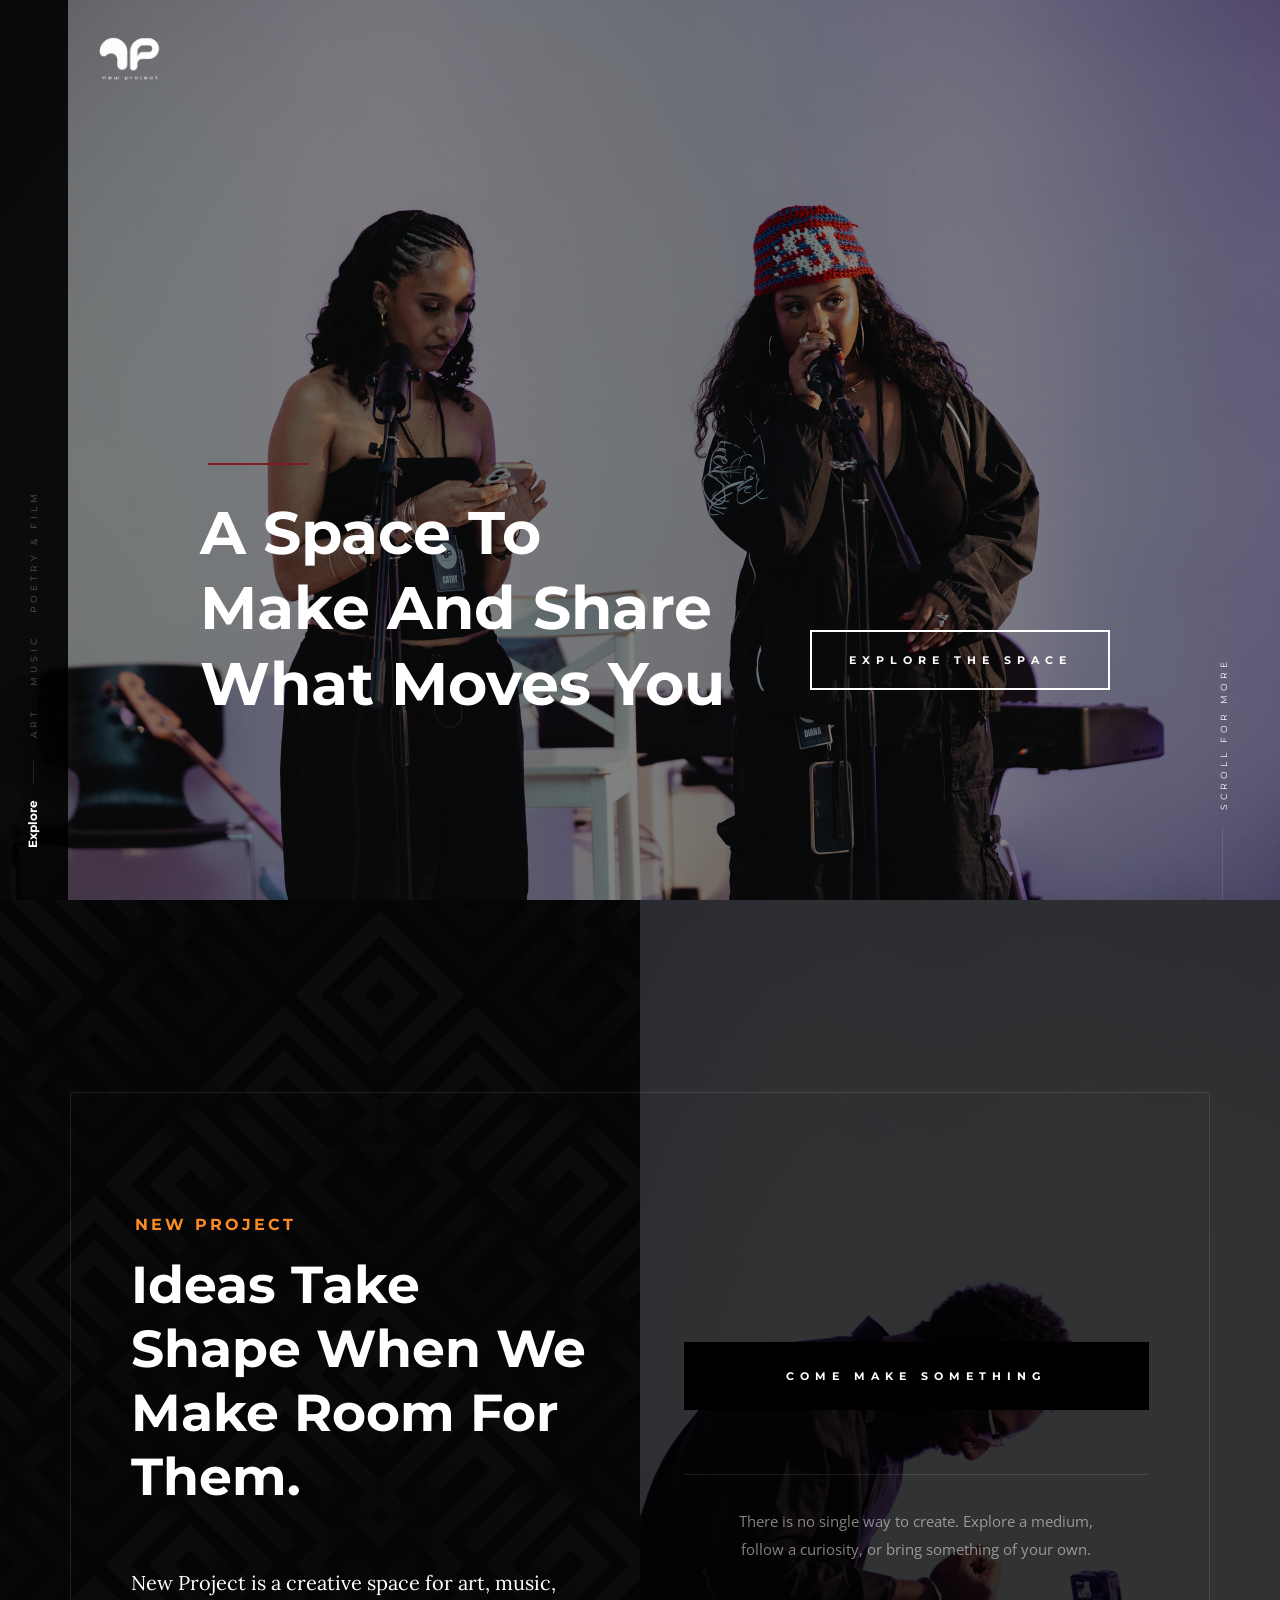
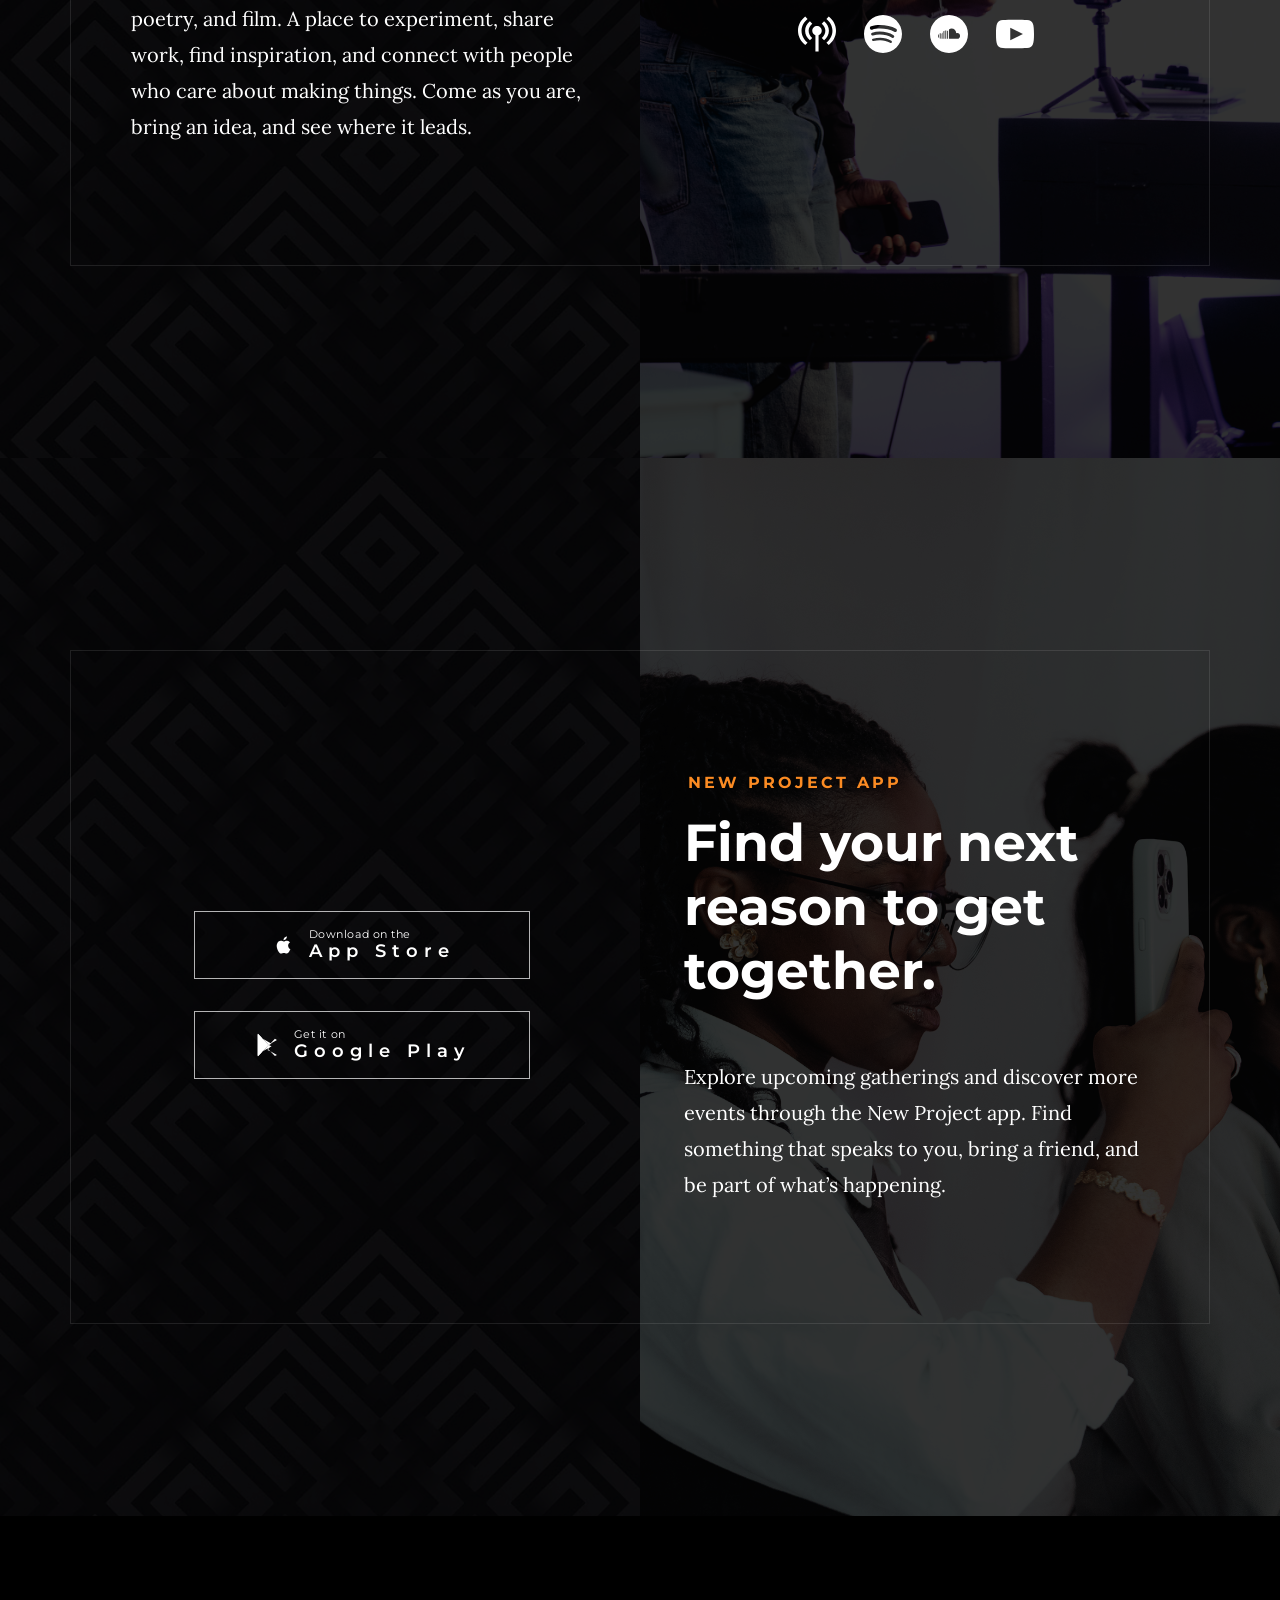
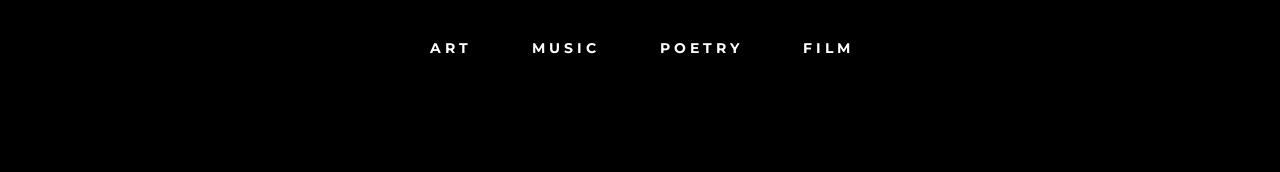
==== commit bbd582cd: "finish product" ====
--- a/index.html
+++ b/index.html
@@ -5,9 +5,15 @@
     <!--- basic page needs
     ================================================== -->
     <meta charset="utf-8">
-    <title>Hesed</title>
-    <meta name="description" content="">
-    <meta name="author" content="">
+    <title>New Project | Creative Space for Art, Music, Poetry &amp; Film</title>
+    <meta name="description" content="New Project is a creative space for art, music, poetry, and film.">
+    <meta name="author" content="New Project">
+    <meta property="og:title" content="New Project">
+    <meta property="og:description" content="A creative space for art, music, poetry, and film.">
+    <meta property="og:type" content="website">
+    <meta property="og:image" content="newpool.png">
+    <meta name="twitter:card" content="summary_large_image">
+    <meta name="twitter:image" content="newpool.png">
 
     <!-- mobile specific metas
     ================================================== -->
@@ -24,9 +30,9 @@
 
     <!-- favicons
     ================================================== -->
-    <link rel="apple-touch-icon" sizes="180x180" href="apple-touch-icon.png">
-    <link rel="icon" type="image/png" sizes="32x32" href="favicon-32x32.png">
-    <link rel="icon" type="image/png" sizes="16x16" href="favicon-16x16.png">
+    <link rel="apple-touch-icon" sizes="180x180" href="np.PNG">
+    <link rel="icon" type="image/png" sizes="32x32" href="np.PNG">
+    <link rel="icon" type="image/png" sizes="16x16" href="np.PNG">
     <link rel="manifest" href="site.webmanifest">
 
 </head>
@@ -50,13 +56,12 @@
 
         <div class="header-logo">
             <a class="site-logo" href="index.html">
-                <!-- <img src="images/logo.svg" alt="Homepage"> -->
+                <img src="newpool.png" alt="New Project homepage">
             </a>
         </div>
 
         <nav class="header-nav-wrap">
             <ul class="header-nav">
-                
                 <!-- <li><a href="contact.html" title="Contact us">Contact</a></li>	 -->
             </ul>
         </nav>
@@ -68,7 +73,7 @@
 
     <!-- hero
     ================================================== -->
-    <section class="s-hero" data-parallax="scroll" data-image-src="images/hero-bg-3000.jpg" data-natural-width=3000 data-natural-height=2000 data-position-y=center>
+    <section class="s-hero" data-parallax="scroll" data-image-src="DSC01056.jpg" data-natural-width=3000 data-natural-height=2000 data-position-y=center>
 
         <div class="hero-left-bar"></div>
 
@@ -76,29 +81,28 @@
 
             <div class="column large-full hero-content__text">
                 <h1>
-                    We Exist To <br>
-                    Honor God And <br>
-                    Make Disciples
+                    A Space To <br>
+                    Make And Share <br>
+                    What Moves You
                 </h1>
 
                 <div class="hero-content__buttons">
-                    <!-- <a href="events.html" class="btn btn--stroke">Upcoming Events</a> -->
-                    <!-- <a href="contact.html" class="btn btn--stroke">Contact Us</a> -->
-                </div>
-            </div> <!-- end hero-content__text -->
+                    <a href="events.html" class="btn btn--stroke">Explore the Space</a>
+                </div>
+            </div> 
 
         </div> <!-- end hero-content -->
 
         <ul class="hero-social">
-            <li class="hero-social__title">Follow Us</li>
+            <li class="hero-social__title">Explore</li>
             <li>
-                <a href="#0" title="">Spotify</a>
+                <a href="#about" class="smoothscroll">Art</a>
             </li>
             <li>
-                <a href="#0" title="">YouTube</a>
+                <a href="#about" class="smoothscroll">Music</a>
             </li>
             <li>
-                <a href="#0" title="">Instagram</a>
+                <a href="#about" class="smoothscroll">Poetry &amp; Film</a>
             </li>
         </ul> <!-- end hero-social -->
 
@@ -118,39 +122,38 @@
  
     <!-- series
     ================================================== -->
-    <section class="s-series">
-
-        <div class="series-img" style="background-image: url('images/series-2000.jpg');"></div>
+    <section class="s-series" id="about">
+
+        <div class="series-img" style="background-image: url('DSC01022.jpg');"></div>
 
         <div class="row row-y-center series-content">
 
             <div class="column large-half medium-full">
-                <h3 class="subhead">Current Series</h3>
-                <h2>Shape Your Life with the Words of Life.</h2>
+                <h3 class="subhead">New Project</h3>
+                <h2>Ideas Take Shape When We Make Room For Them.</h2>
                 <p>
-                Aut sed amet et quis aliquid laborum minus consequatur. Animi repellendus quas. 
-                Est voluptates minima ut dolorum aliquid sint. Ratione et et molestias rerum 
-                quibusdam. Deserunt suscipit ut expedita. Non numquam aut eum perferendis 
-                molestiae praesentium aliquid voluptatum numquam dolorum aliquid sint minima.
+                New Project is a creative space for art, music, poetry, and film. A place to
+                experiment, share work, find inspiration, and connect with people who care
+                about making things. Come as you are, bring an idea, and see where it leads.
                 </p>
             </div> <!-- end column -->
 
             <div class="column large-half medium-full">
                 <div class="series-content__buttons">
-                    <a href="" class="btn btn--large h-full-width">Watch the Video</a>
-                    <a href="" class="btn btn--large h-full-width">Listen To the Message</a>
+                    <a href="#top" class="btn btn--large h-full-width smoothscroll">Come make something</a>
                 </div>
 
                 <div class="series-content__subscribe">
                     <p>
-                    Never missed a message. Subscribe to our YouTube and Podcast channels.
+                    There is no single way to create. Explore a medium, follow a curiosity,
+                    or bring something of your own.
                     </p>
                     
                     <ul class="series-content__subscribe-links">
-                        <li class="ss-apple-podcast"><a href="#0">Apple Podcast</a></li>
-                        <li class="ss-spotify"><a href="#0">Spotify</a></li>
-                        <li class="ss-soundcloud"><a href="#0">SoundCloud</a></li>
-                        <li class="ss-youtube"><a href="#0">Youtube</a></li>
+                        <li class="ss-apple-podcast"><a href="#about">Art</a></li>
+                        <li class="ss-spotify"><a href="#about">Music</a></li>
+                        <li class="ss-soundcloud"><a href="#about">Poetry</a></li>
+                        <li class="ss-youtube"><a href="#about">Film</a></li>
                     </ul>
                 </div>
             </div> <!-- end column -->
@@ -160,35 +163,63 @@
     </section> <!-- end s-series -->
 
 
-    <!-- Social
-    ================================================== -->
+    <!-- app ================================================== -->
+    <section class="s-series s-app" id="app">
+
+        <div class="series-img" style="background-image: url('DSC01061.jpg');"></div>
+
+        <div class="row row-y-center series-content">
+            <div class="column large-half medium-full">
+                <div class="app-store-links">
+                    <a class="btn btn--stroke app-store-button" href="https://apps.apple.com/us/app/np-app/id6808212163" aria-label="Find New Project on the App Store">
+                        <svg viewBox="0 0 24 24" aria-hidden="true" focusable="false"><path d="M16.37 12.58c.02 2.2 1.93 2.94 1.95 2.95-.02.05-.3 1.03-1 2.04-.6.87-1.22 1.74-2.2 1.76-.96.02-1.27-.57-2.37-.57-1.1 0-1.45.55-2.36.59-.95.04-1.67-.94-2.28-1.8-1.24-1.8-2.19-5.08-.92-7.3.63-1.1 1.76-1.8 2.99-1.82.93-.02 1.8.63 2.37.63.57 0 1.63-.78 2.75-.67.47.02 1.8.19 2.65 1.44-.07.04-1.58.92-1.58 2.75ZM14.57 6.9c.5-.6.83-1.43.74-2.26-.72.03-1.6.48-2.12 1.08-.47.54-.88 1.39-.77 2.2.81.06 1.64-.41 2.15-1.02Z"/></svg>
+                        <span><small>Download on the</small>App Store</span>
+                    </a>
+                    <a class="btn btn--stroke app-store-button" href="https://apps.apple.com/us/app/np-app/id6808212163" aria-label="Find New Project on Google Play">
+                        <svg viewBox="0 0 24 24" aria-hidden="true" focusable="false"><path d="M3.4 2.3c-.25.28-.4.7-.4 1.22v16.96c0 .52.15.94.4 1.22l9.16-9.7L3.4 2.3Z"/><path d="m14.01 13.12-2.5-1.12 2.5-1.12 5.67-3.2-1.75-1.02-7.02 7.43 7.02 7.43 1.75-1.02-5.67-3.2-2.5-1.12Z"/><path d="m3.4 21.7 9.16-9.7 2.5 1.12-9.75 5.5c-.63.36-1.2.35-1.62.08-.11-.07-.21-.15-.29-.25Z"/><path d="m3.4 2.3 9.16 9.7 2.5-1.12-9.75-5.5c-.63-.36-1.2-.35-1.62-.08-.11.07-.21.15-.29.25Z"/></svg>
+                        <span><small>Get it on</small>Google Play</span>
+                    </a>
+                </div>
+            </div>
+
+            <div class="column large-half medium-full">
+                <h3 class="subhead">New Project App</h3>
+                <h2>Find your next reason to get together.</h2>
+                <p>
+                Explore upcoming gatherings and discover more events through the New Project
+                app. Find something that speaks to you, bring a friend, and be part of what’s
+                happening.
+                </p>
+            </div>
+
+        </div>
+
+    </section> <!-- end app -->
+
+ 
+    <!-- Creative disciplines ================================================== -->
     <section class="s-social">
-            
         <div class="row social-content">
             <div class="column">
                 <ul class="social-list">
                     <li class="social-list__item">
                         <a href="#0" title="">
-                            <span class="social-list__icon social-list__icon--facebook"></span>
-                            <span class="social-list__text">Facebook</span>
-                        </a>
-                    </li>
-                    <li class="social-list__item">
-                        <a href="#0" title="">
-                            <span class="social-list__icon social-list__icon--twitter"></span>
-                            <span class="social-list__text">Twitter</span>
-                        </a>
-                    </li>
-                    <li class="social-list__item">
-                        <a href="#0" title="">
-                            <span class="social-list__icon social-list__icon--instagram"></span>
-                            <span class="social-list__text">Instagram</span>
-                        </a>
-                    </li>
-                    <li class="social-list__item">
-                        <a href="#0" title="">
-                            <span class="social-list__icon social-list__icon--email"></span>
-                            <span class="social-list__text">Email</span>
+                            <span class="social-list__text">Art</span>
+                        </a>
+                    </li>
+                    <li class="social-list__item">
+                        <a href="#0" title="">
+                            <span class="social-list__text">Music</span>
+                        </a>
+                    </li>
+                    <li class="social-list__item">
+                        <a href="#0" title="">
+                            <span class="social-list__text">Poetry</span>
+                        </a>
+                    </li>
+                    <li class="social-list__item">
+                        <a href="#0" title="">
+                            <span class="social-list__text">Film</span>
                         </a>
                     </li>
                 </ul>
@@ -223,10 +254,8 @@
                         Mountain View, California <br>
                         94043 US
                         </p>
-        
-                      
                     </div>
-                    <!-- <div class="column large-5 medium-full">
+                   <div class="column large-5 medium-full">
                         <h4 class="h6">Quick Links</h4>
                         <ul class="footer-list">
                             <li><a href="index.html">Home</a></li>
@@ -260,4 +289,4 @@
     <script src="js/plugins.js"></script>
     <script src="js/main.js"></script>
 
-</body>+</body>
--- a/css/main.css
+++ b/css/main.css
@@ -1819,8 +1819,8 @@
   content: "";
   display: block;
   background-color: rgba(255, 255, 255, 0.5);
-  height: 1px;
-  width: 9rem;
+  /* height: 1px; */
+  /* width: 9rem; */
   position: absolute;
   top: 50%;
   left: -11rem;
@@ -1834,8 +1834,8 @@
 }
 
 .header-logo img {
-  width: 108px;
-  height: 28px;
+  width: 7vh;
+  /* height: 2rem; */
 }
 
 /* -------------------------------------------------------------------
@@ -2880,6 +2880,57 @@
   background-image: url(../images/icons/podcast/icon-podcast.svg);
 }
 
+/* App download buttons */
+.s-app .app-store-links {
+  display: flex;
+  flex-direction: column;
+  gap: 1.6rem;
+  max-width: 34rem;
+  margin: 0 auto;
+}
+
+.s-app .app-store-button {
+  display: flex;
+  align-items: center;
+  justify-content: center;
+  gap: 1.2rem;
+  height: auto;
+  min-height: 6.8rem;
+  padding: 1rem 2rem;
+  border: 1px solid rgba(255, 255, 255, 0.7);
+  color: #ffffff;
+  text-align: left;
+  line-height: 1.2;
+  text-transform: none;
+}
+
+.s-app .app-store-button:hover,
+.s-app .app-store-button:focus {
+  background: #ffffff !important;
+  border-color: #ffffff;
+  color: #000000;
+}
+
+.s-app .app-store-button svg {
+  width: 2.8rem;
+  height: 2.8rem;
+  flex: 0 0 2.8rem;
+  fill: currentColor;
+}
+
+.s-app .app-store-button span {
+  display: flex;
+  flex-direction: column;
+  font-size: 1.8rem;
+  font-weight: 600;
+}
+
+.s-app .app-store-button small {
+  font-size: 1.1rem;
+  font-weight: 400;
+  letter-spacing: 0.05em;
+}
+
 .series-content__subscribe-links .ss-spotify a {
   background-image: url(../images/icons/podcast/icon-spotify.svg);
 }
@@ -3580,4 +3631,155 @@
 
 }
 
+/* Creative-space photo gallery */
+.page-header--events {
+  background-image: url(../DSC00929.jpg);
+  background-position: center 38%;
+}
+
+.gallery-intro {
+  color: rgba(255, 255, 255, 0.8);
+  font-size: 1.8rem;
+  margin-top: 1.6rem;
+}
+
+.gallery-page {
+  padding-top: 8rem;
+  padding-bottom: 10rem;
+}
+
+.gallery-heading {
+  margin-bottom: 4.8rem;
+}
+
+.gallery-heading h2 {
+  margin: 0 0 0.8rem;
+  font-size: 3.6rem;
+}
+
+.gallery-heading p {
+  margin: 0;
+  color: #666666;
+}
+
+.gallery-grid {
+  display: grid;
+  grid-template-columns: repeat(3, minmax(0, 1fr));
+  gap: 2.4rem;
+  max-width: 1340px;
+  margin: 0 auto;
+}
+
+.gallery-grid__item {
+  width: auto;
+  padding: 0;
+}
+
+.gallery-card {
+  display: block;
+  position: relative;
+  width: 100%;
+  padding: 0;
+  border: 0;
+  background: #111111;
+  color: #ffffff;
+  cursor: zoom-in;
+  overflow: hidden;
+  text-align: left;
+}
+
+.gallery-card img {
+  display: block;
+  width: 100%;
+  aspect-ratio: 4 / 3;
+  object-fit: cover;
+  transition: transform 350ms ease, opacity 350ms ease;
+}
+
+.gallery-card:hover img,
+.gallery-card:focus-visible img {
+  transform: scale(1.04);
+  opacity: 0.78;
+}
+
+.gallery-card__caption {
+  display: block;
+  padding: 1.6rem 1.8rem;
+  font-size: 1.6rem;
+  letter-spacing: 0.04em;
+}
+
+.gallery-modal {
+  position: fixed;
+  inset: 0;
+  width: min(94vw, 1200px);
+  max-width: none;
+  max-height: 94vh;
+  padding: 5.2rem 2rem 2rem;
+  border: 1px solid rgba(255, 255, 255, 0.16);
+  background: #101010;
+  color: #ffffff;
+  overflow: visible;
+}
+
+.gallery-modal::backdrop {
+  background: rgba(0, 0, 0, 0.9);
+}
+
+.gallery-modal figure {
+  display: flex;
+  flex-direction: column;
+  align-items: center;
+  gap: 1.2rem;
+  margin: 0;
+}
+
+.gallery-modal__image {
+  display: block;
+  max-width: 100%;
+  max-height: calc(94vh - 10rem);
+  object-fit: contain;
+}
+
+.gallery-modal__caption {
+  color: rgba(255, 255, 255, 0.8);
+  font-size: 1.5rem;
+  text-align: center;
+}
+
+.gallery-modal__close {
+  position: absolute;
+  top: 0.8rem;
+  right: 1.2rem;
+  padding: 0 0.6rem;
+  border: 0;
+  background: transparent;
+  color: #ffffff;
+  cursor: pointer;
+  font-size: 3.6rem;
+  line-height: 1;
+}
+
+@media screen and (max-width: 900px) {
+  .gallery-grid {
+    grid-template-columns: repeat(2, minmax(0, 1fr));
+  }
+}
+
+@media screen and (max-width: 600px) {
+  .gallery-grid {
+    grid-template-columns: 1fr;
+    gap: 1.8rem;
+  }
+
+  .gallery-page {
+    padding-top: 5rem;
+    padding-bottom: 6rem;
+  }
+
+  .gallery-heading {
+    margin-bottom: 3rem;
+  }
+}
+
 /*# sourceMappingURL=main.css.map */
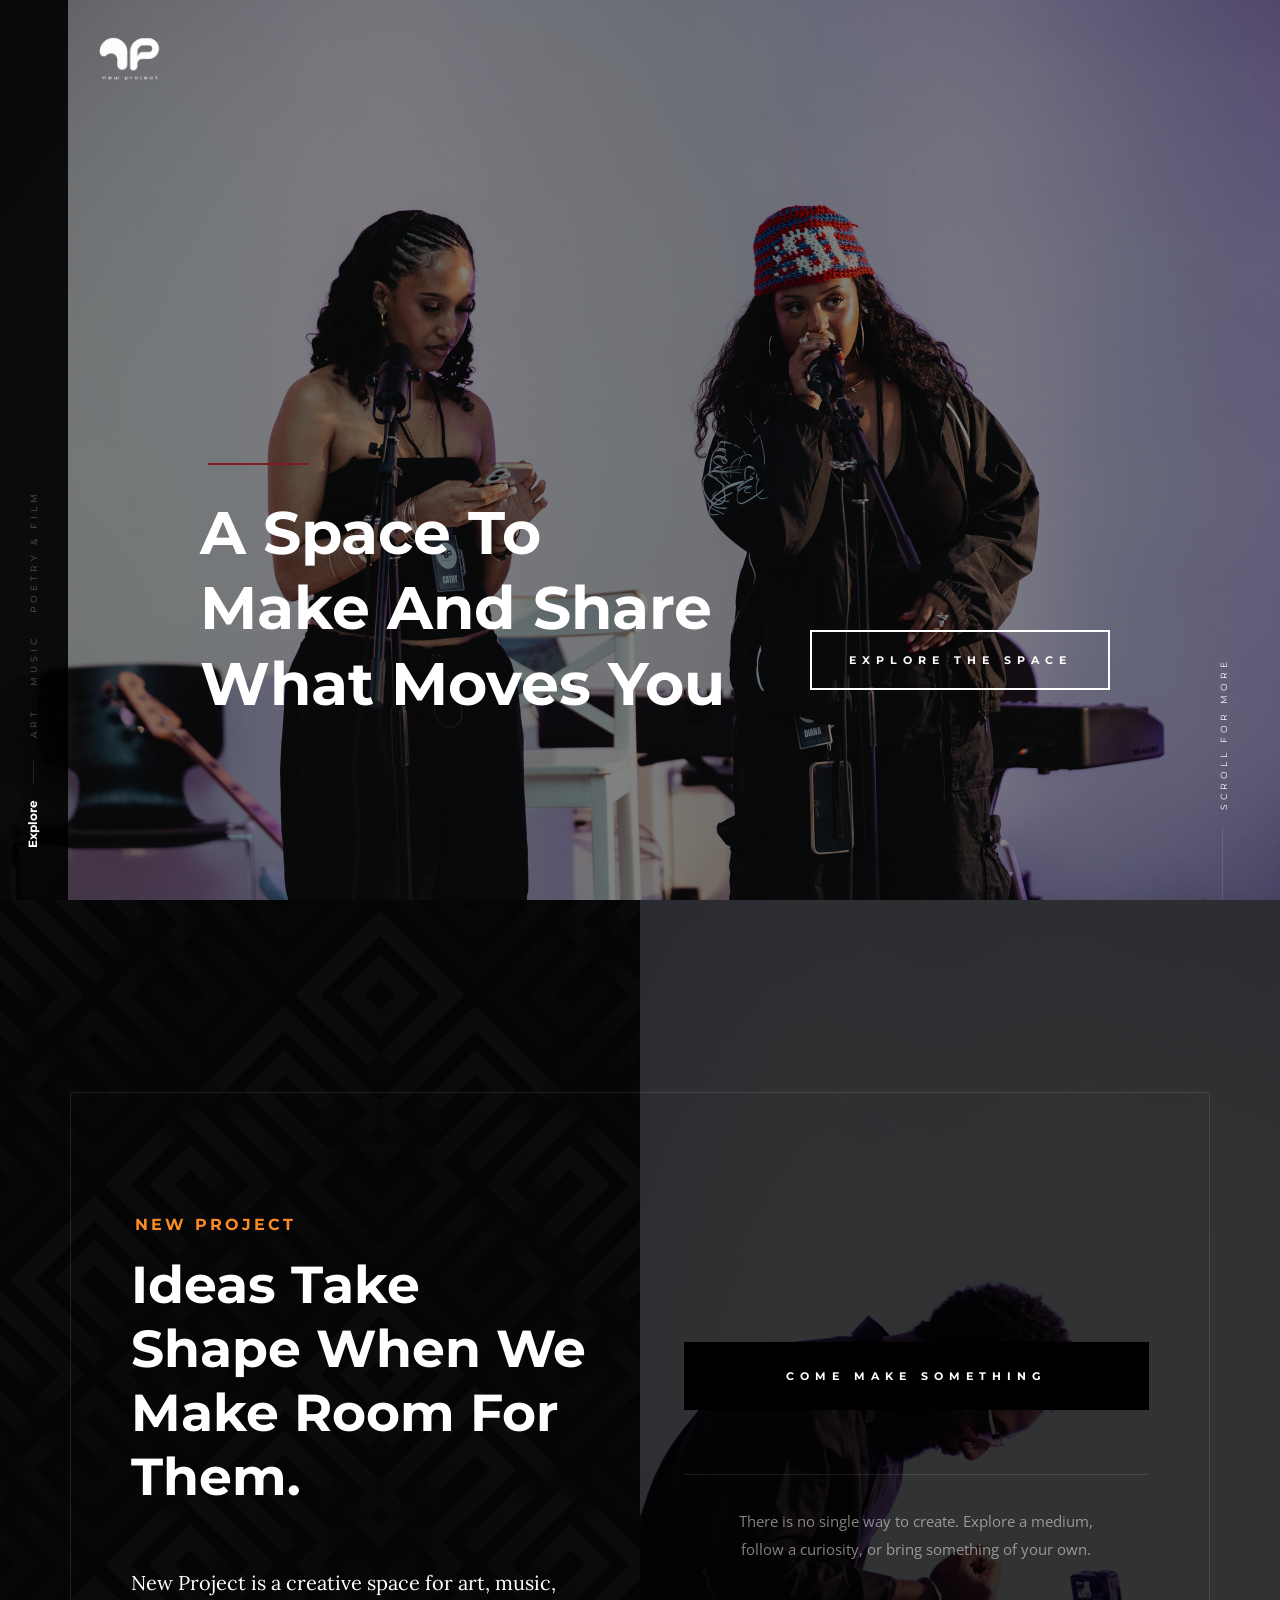
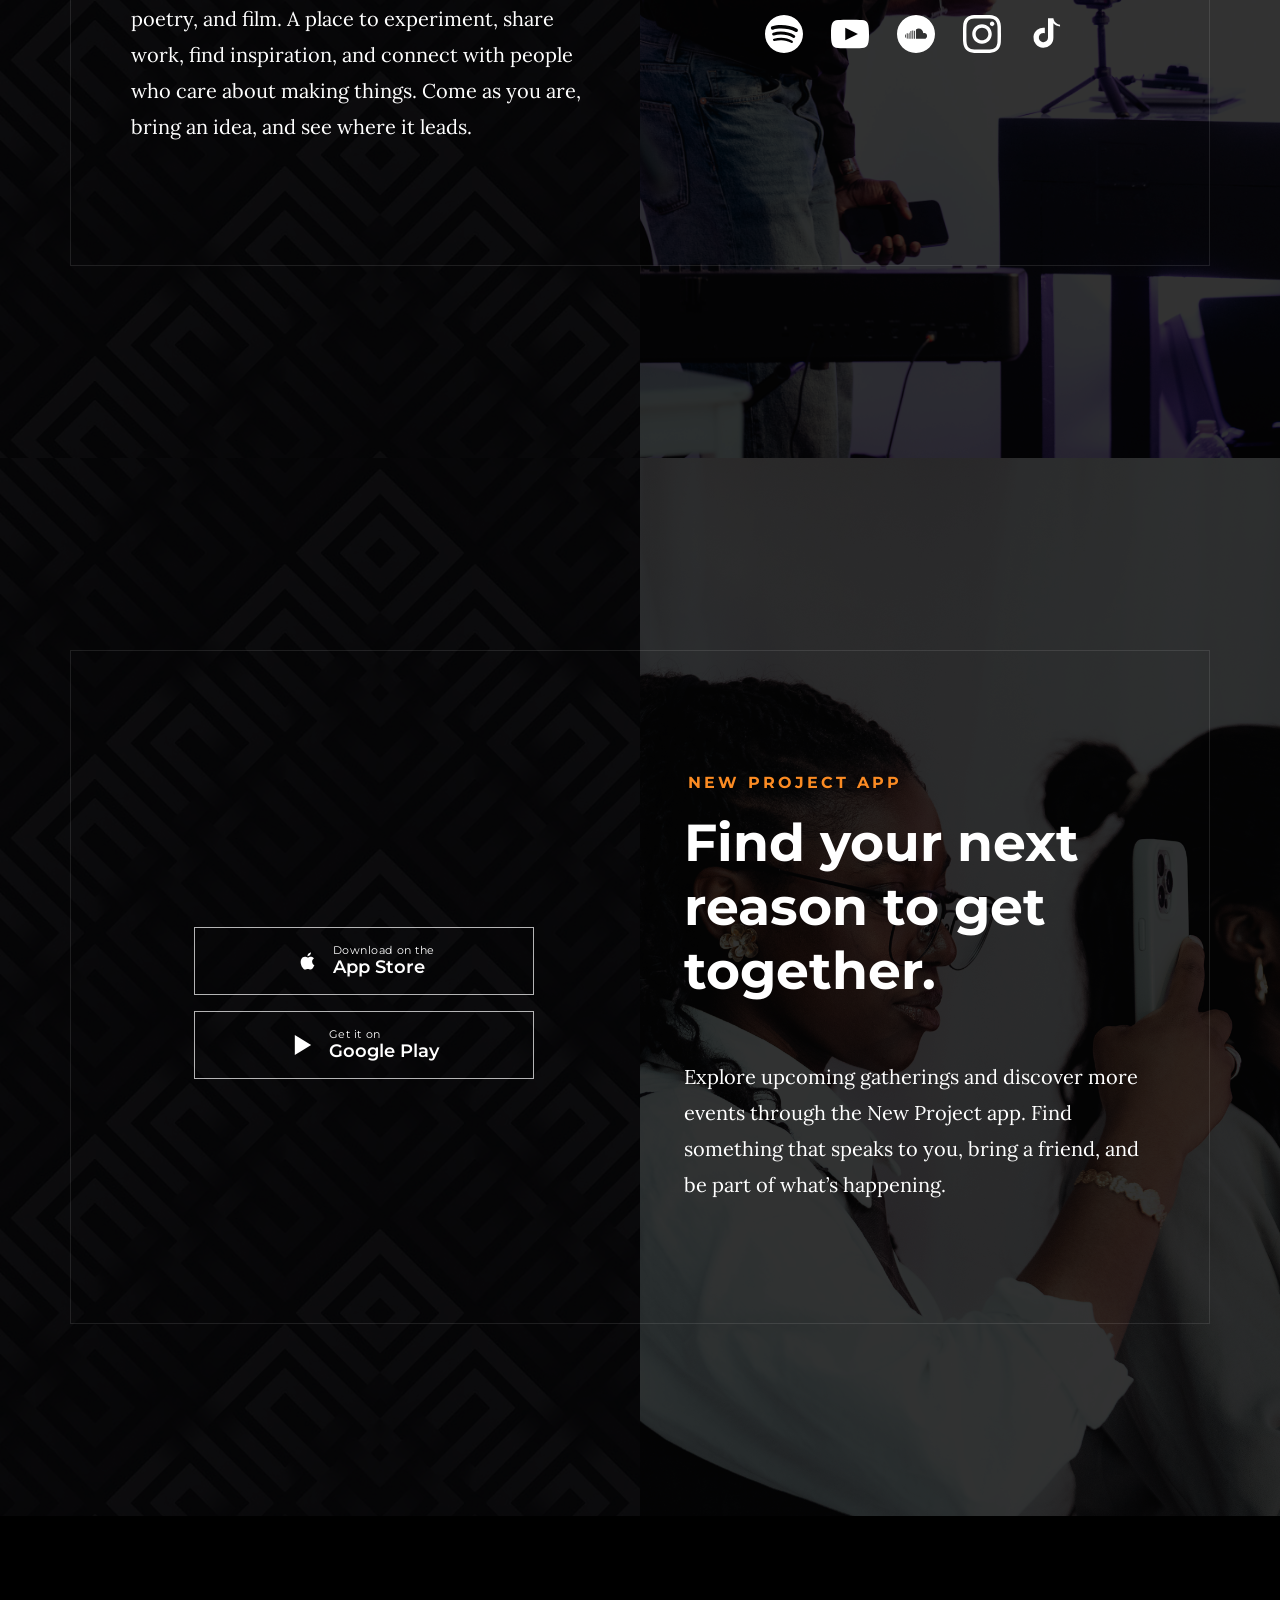
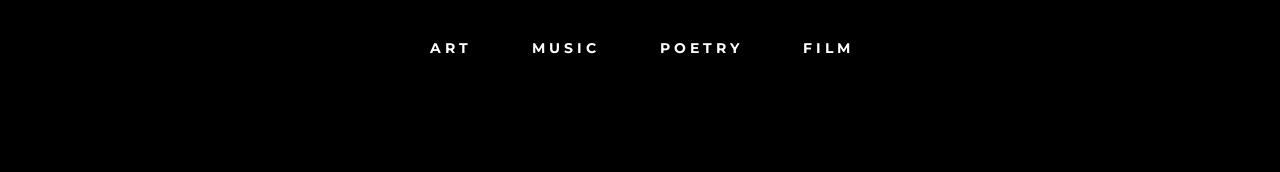
==== commit 17926c3e: "final work" ====
--- a/index.html
+++ b/index.html
@@ -39,8 +39,7 @@
 
 <body id="top">
 
-    <!-- preloader
-    ================================================== -->
+    <!-- preloader ================================================== -->
     <div id="preloader">
         <div id="loader" class="dots-jump">
             <div></div>
@@ -148,12 +147,20 @@
                     There is no single way to create. Explore a medium, follow a curiosity,
                     or bring something of your own.
                     </p>
-                    
-                    <ul class="series-content__subscribe-links">
+                     <!-- <ul class="series-content__subscribe-links">
                         <li class="ss-apple-podcast"><a href="#about">Art</a></li>
+                        <li class="ss-instagram"><a href="#about">Art</a></li>
                         <li class="ss-spotify"><a href="#about">Music</a></li>
                         <li class="ss-soundcloud"><a href="#about">Poetry</a></li>
                         <li class="ss-youtube"><a href="#about">Film</a></li>
+                    </ul> -->
+                    
+                    <ul class="series-content__subscribe-links">
+                        <li class="ss-spotify"><a href="#about">Music</a></li>
+                        <li class="ss-youtube"><a href="#about">Film</a></li>
+                        <li class="ss-soundcloud"><a href="#about">Poetry</a></li>
+                        <li class="ss-instagram"><a href="#about" aria-label="Instagram">Instagram</a></li>
+                        <li class="ss-tiktok"><a href="#about" aria-label="TikTok">TikTok</a></li>
                     </ul>
                 </div>
             </div> <!-- end column -->
@@ -171,12 +178,12 @@
         <div class="row row-y-center series-content">
             <div class="column large-half medium-full">
                 <div class="app-store-links">
-                    <a class="btn btn--stroke app-store-button" href="https://apps.apple.com/us/app/np-app/id6808212163" aria-label="Find New Project on the App Store">
+                    <a class="btn btn--stroke app-store-button" href="https://apps.apple.com/us/app/np-app/id6808212163" aria-label="Download NP App from the App Store" target="_blank" rel="noopener noreferrer">
                         <svg viewBox="0 0 24 24" aria-hidden="true" focusable="false"><path d="M16.37 12.58c.02 2.2 1.93 2.94 1.95 2.95-.02.05-.3 1.03-1 2.04-.6.87-1.22 1.74-2.2 1.76-.96.02-1.27-.57-2.37-.57-1.1 0-1.45.55-2.36.59-.95.04-1.67-.94-2.28-1.8-1.24-1.8-2.19-5.08-.92-7.3.63-1.1 1.76-1.8 2.99-1.82.93-.02 1.8.63 2.37.63.57 0 1.63-.78 2.75-.67.47.02 1.8.19 2.65 1.44-.07.04-1.58.92-1.58 2.75ZM14.57 6.9c.5-.6.83-1.43.74-2.26-.72.03-1.6.48-2.12 1.08-.47.54-.88 1.39-.77 2.2.81.06 1.64-.41 2.15-1.02Z"/></svg>
                         <span><small>Download on the</small>App Store</span>
                     </a>
-                    <a class="btn btn--stroke app-store-button" href="https://apps.apple.com/us/app/np-app/id6808212163" aria-label="Find New Project on Google Play">
-                        <svg viewBox="0 0 24 24" aria-hidden="true" focusable="false"><path d="M3.4 2.3c-.25.28-.4.7-.4 1.22v16.96c0 .52.15.94.4 1.22l9.16-9.7L3.4 2.3Z"/><path d="m14.01 13.12-2.5-1.12 2.5-1.12 5.67-3.2-1.75-1.02-7.02 7.43 7.02 7.43 1.75-1.02-5.67-3.2-2.5-1.12Z"/><path d="m3.4 21.7 9.16-9.7 2.5 1.12-9.75 5.5c-.63.36-1.2.35-1.62.08-.11-.07-.21-.15-.29-.25Z"/><path d="m3.4 2.3 9.16 9.7 2.5-1.12-9.75-5.5c-.63-.36-1.2-.35-1.62-.08-.11.07-.21.15-.29.25Z"/></svg>
+                    <a class="btn btn--stroke app-store-button" href="https://play.google.com/store/search?q=NP%20App%20New%20Project&amp;c=apps" aria-label="Find NP App on Google Play" target="_blank" rel="noopener noreferrer">
+                        <svg viewBox="0 0 24 24" aria-hidden="true" focusable="false"><path d="M5 3.5v17L19 12 5 3.5Z"/></svg>
                         <span><small>Get it on</small>Google Play</span>
                     </a>
                 </div>
--- a/css/main.css
+++ b/css/main.css
@@ -2880,6 +2880,14 @@
   background-image: url(../images/icons/podcast/icon-podcast.svg);
 }
 
+.series-content__subscribe-links .ss-instagram a {
+  background-image: url(../images/icons/social/icon-instagram.svg);
+}
+
+.series-content__subscribe-links .ss-tiktok a {
+  background-image: url(../images/icons/social/icon-tiktok.svg);
+}
+
 /* App download buttons */
 .s-app .app-store-links {
   display: flex;
@@ -2894,14 +2902,18 @@
   align-items: center;
   justify-content: center;
   gap: 1.2rem;
+  width: 100%;
   height: auto;
   min-height: 6.8rem;
+  margin: 0;
   padding: 1rem 2rem;
   border: 1px solid rgba(255, 255, 255, 0.7);
   color: #ffffff;
   text-align: left;
   line-height: 1.2;
+  letter-spacing: 0;
   text-transform: none;
+  white-space: normal;
 }
 
 .s-app .app-store-button:hover,
@@ -2923,6 +2935,8 @@
   flex-direction: column;
   font-size: 1.8rem;
   font-weight: 600;
+  letter-spacing: 0;
+  text-transform: none;
 }
 
 .s-app .app-store-button small {
@@ -3670,8 +3684,13 @@
   margin: 0 auto;
 }
 
+.page-content .gallery-grid {
+  max-width: 1340px;
+}
+
 .gallery-grid__item {
   width: auto;
+  min-width: 0;
   padding: 0;
 }
 
@@ -3691,8 +3710,9 @@
 .gallery-card img {
   display: block;
   width: 100%;
-  aspect-ratio: 4 / 3;
+  height: 32rem;
   object-fit: cover;
+  object-position: center;
   transition: transform 350ms ease, opacity 350ms ease;
 }
 
@@ -3736,6 +3756,7 @@
 
 .gallery-modal__image {
   display: block;
+  width: auto;
   max-width: 100%;
   max-height: calc(94vh - 10rem);
   object-fit: contain;
@@ -3764,6 +3785,10 @@
   .gallery-grid {
     grid-template-columns: repeat(2, minmax(0, 1fr));
   }
+
+  .gallery-card img {
+    height: 30rem;
+  }
 }
 
 @media screen and (max-width: 600px) {
@@ -3772,6 +3797,10 @@
     gap: 1.8rem;
   }
 
+  .gallery-card img {
+    height: 28rem;
+  }
+
   .gallery-page {
     padding-top: 5rem;
     padding-bottom: 6rem;
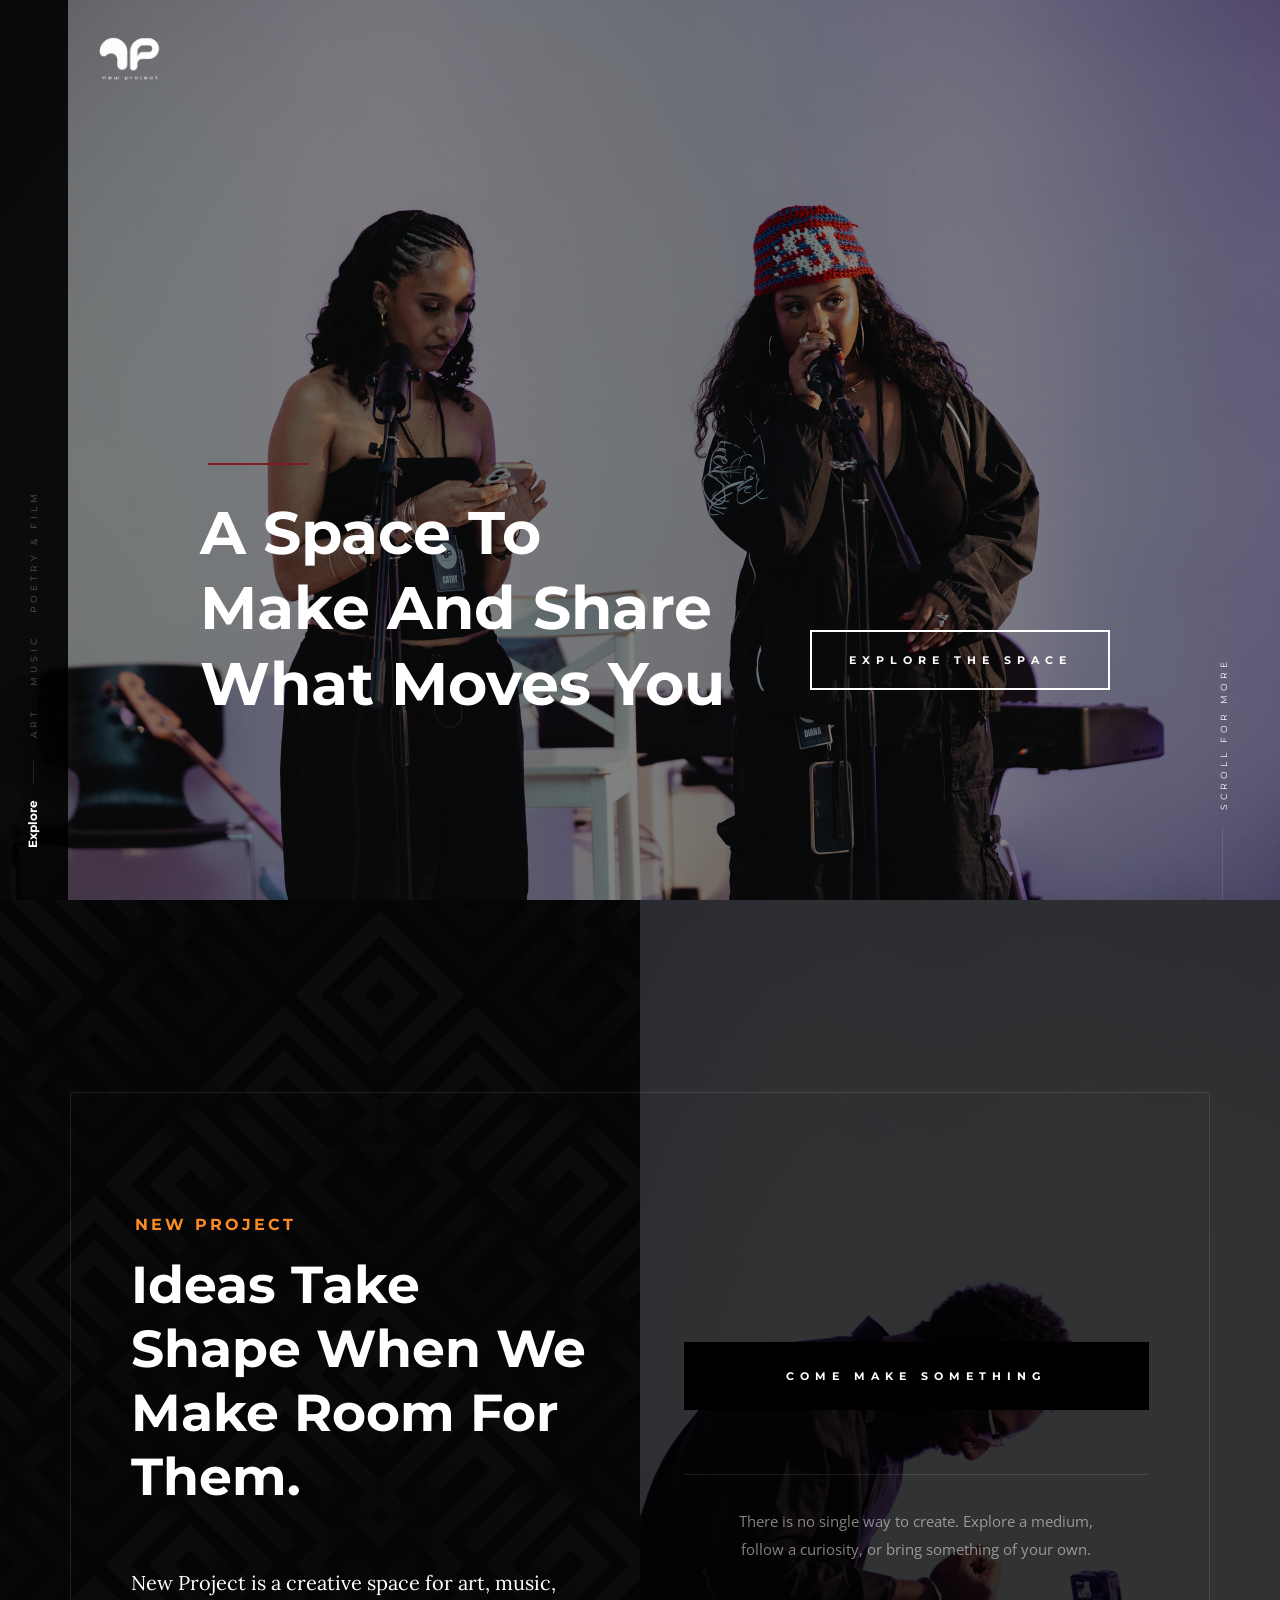
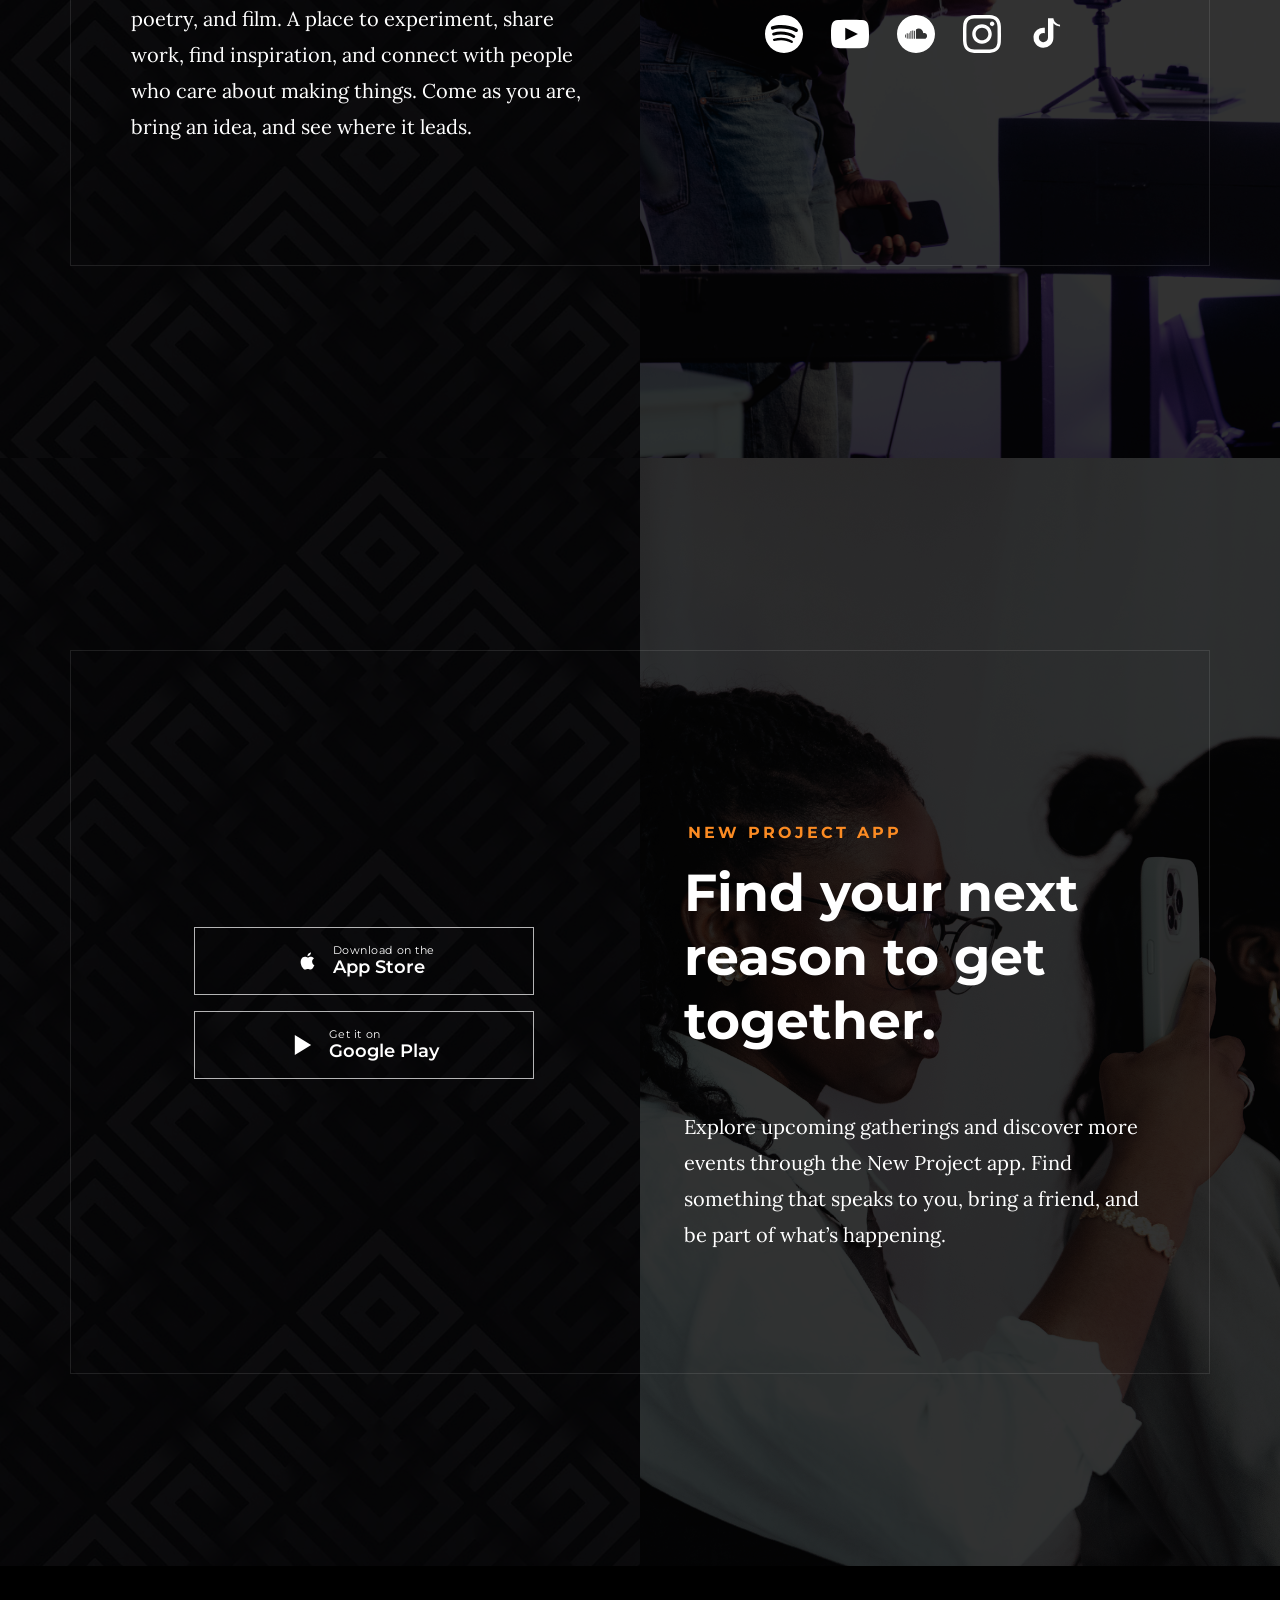
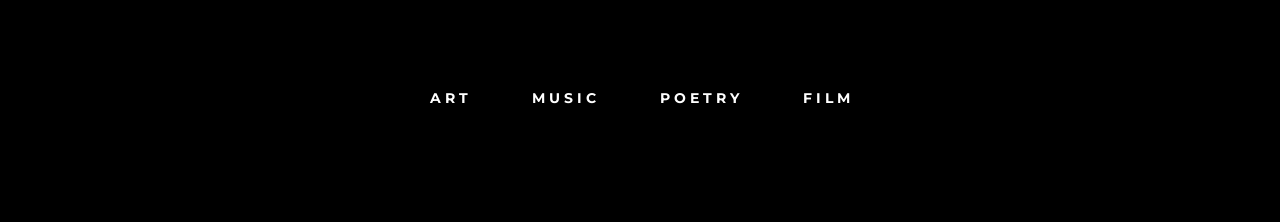
==== commit 6c8b4d1a: "filler" ====
--- a/index.html
+++ b/index.html
@@ -147,7 +147,7 @@
                     There is no single way to create. Explore a medium, follow a curiosity,
                     or bring something of your own.
                     </p>
-                     <!-- <ul class="series-content__subscribe-links">
+                <!-- <ul class="series-content__subscribe-links">
                         <li class="ss-apple-podcast"><a href="#about">Art</a></li>
                         <li class="ss-instagram"><a href="#about">Art</a></li>
                         <li class="ss-spotify"><a href="#about">Music</a></li>
@@ -176,7 +176,7 @@
         <div class="series-img" style="background-image: url('DSC01061.jpg');"></div>
 
         <div class="row row-y-center series-content">
-            <div class="column large-half medium-full">
+            <div class="column large-half medium-full" style="margin-bottom: 50px;">
                 <div class="app-store-links">
                     <a class="btn btn--stroke app-store-button" href="https://apps.apple.com/us/app/np-app/id6808212163" aria-label="Download NP App from the App Store" target="_blank" rel="noopener noreferrer">
                         <svg viewBox="0 0 24 24" aria-hidden="true" focusable="false"><path d="M16.37 12.58c.02 2.2 1.93 2.94 1.95 2.95-.02.05-.3 1.03-1 2.04-.6.87-1.22 1.74-2.2 1.76-.96.02-1.27-.57-2.37-.57-1.1 0-1.45.55-2.36.59-.95.04-1.67-.94-2.28-1.8-1.24-1.8-2.19-5.08-.92-7.3.63-1.1 1.76-1.8 2.99-1.82.93-.02 1.8.63 2.37.63.57 0 1.63-.78 2.75-.67.47.02 1.8.19 2.65 1.44-.07.04-1.58.92-1.58 2.75ZM14.57 6.9c.5-.6.83-1.43.74-2.26-.72.03-1.6.48-2.12 1.08-.47.54-.88 1.39-.77 2.2.81.06 1.64-.41 2.15-1.02Z"/></svg>
@@ -189,8 +189,8 @@
                 </div>
             </div>
 
-            <div class="column large-half medium-full">
-                <h3 class="subhead">New Project App</h3>
+            <div class="column large-half medium-full" style="margin-top: 50px;">
+                <h3 class="subhead mt-5" >New Project App</h3>
                 <h2>Find your next reason to get together.</h2>
                 <p>
                 Explore upcoming gatherings and discover more events through the New Project
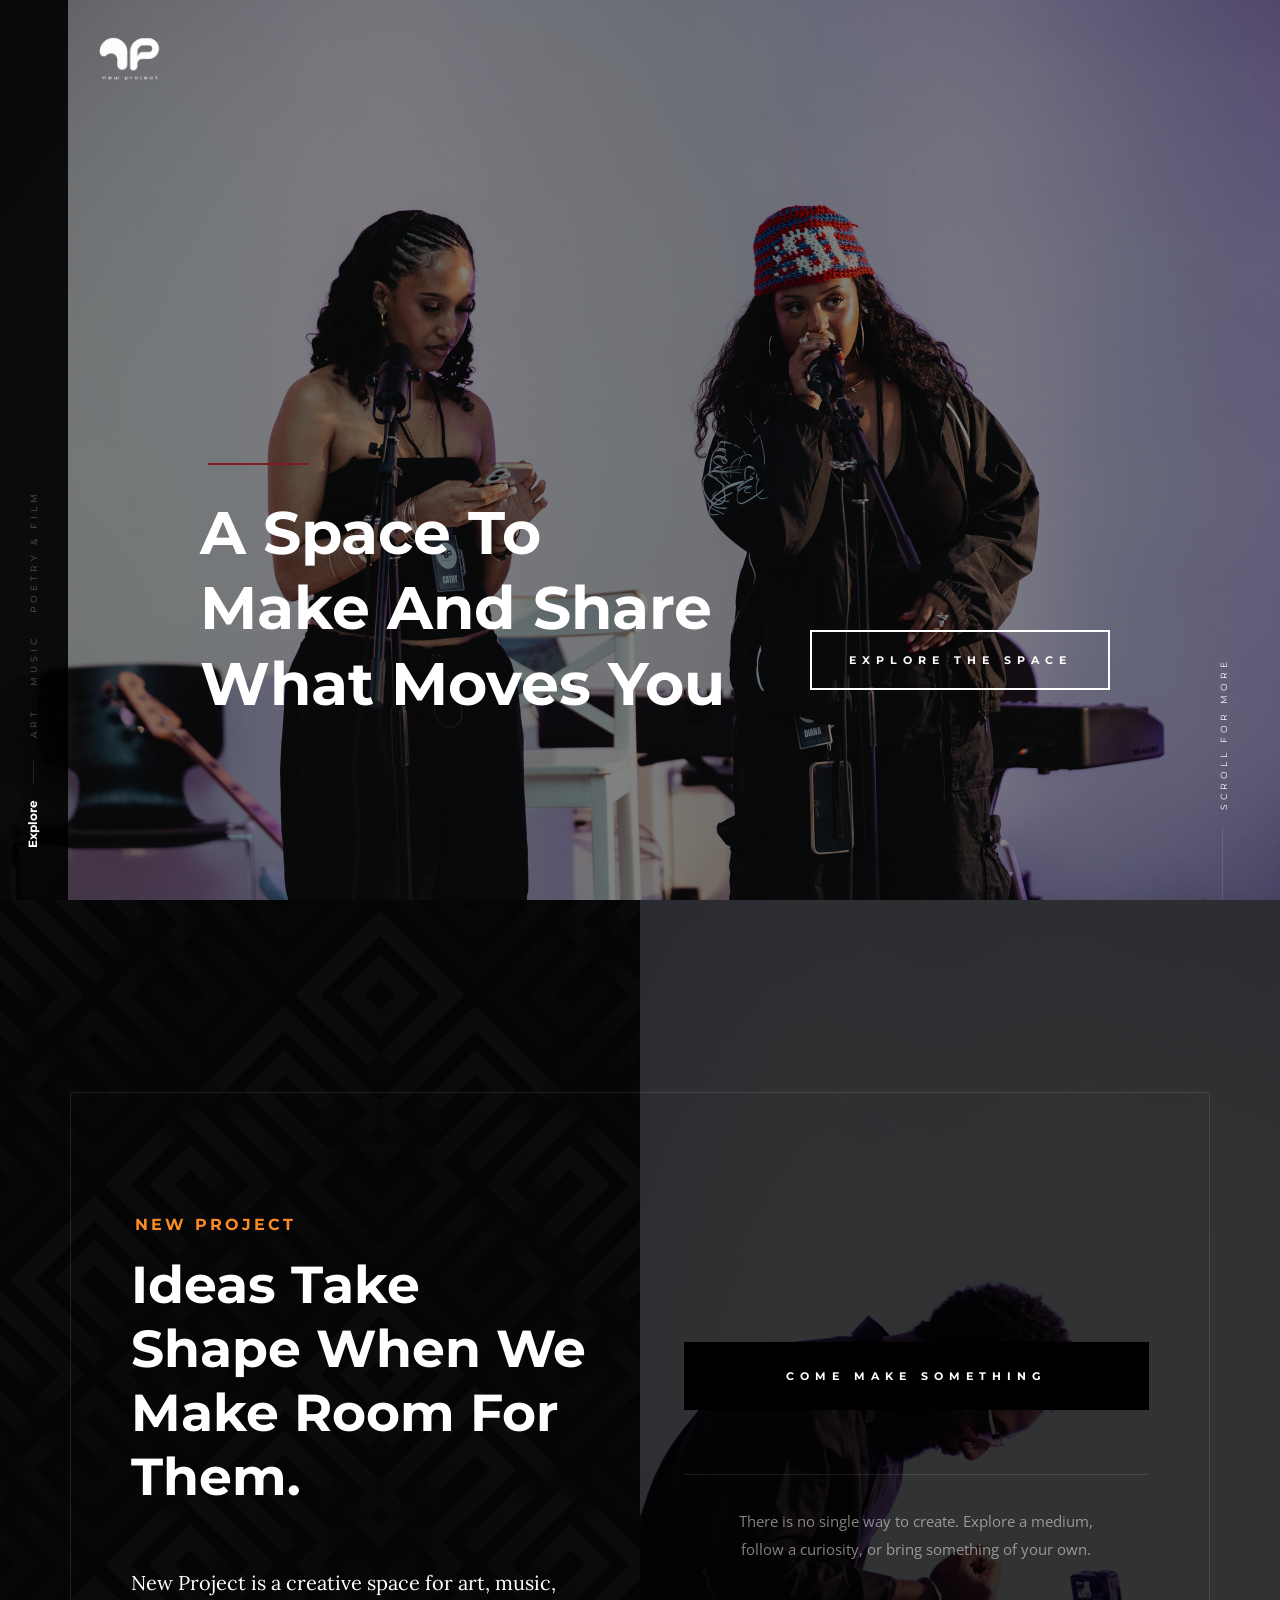
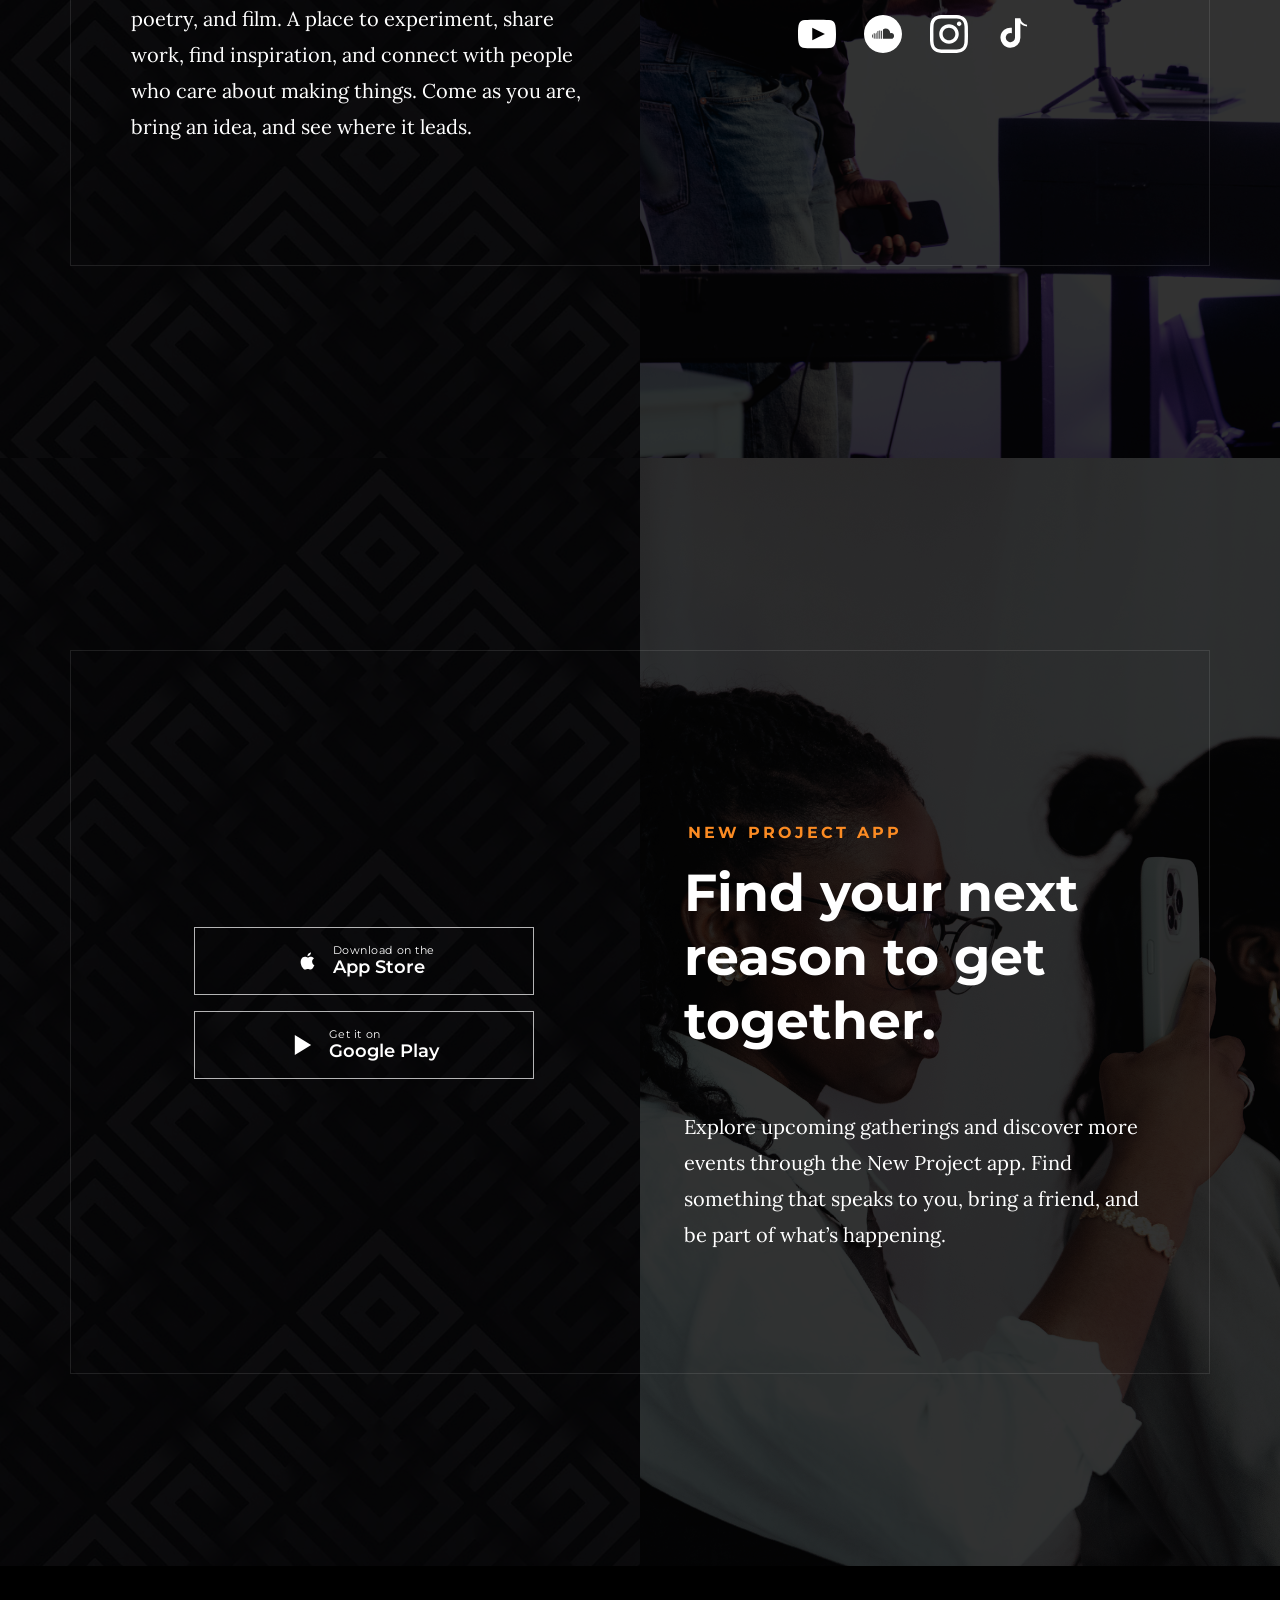
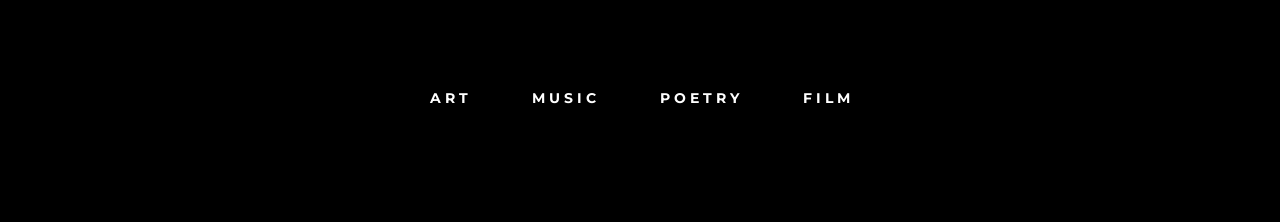
==== commit 65a353b4: "Merge branch 'main' of https://github.com/kakramills-oss/new-project" ====
--- a/index.html
+++ b/index.html
@@ -59,13 +59,12 @@
             </a>
         </div>
 
-        <nav class="header-nav-wrap">
+        <!-- <nav class="header-nav-wrap">
             <ul class="header-nav">
-                <!-- <li><a href="contact.html" title="Contact us">Contact</a></li>	 -->
             </ul>
-        </nav>
-
-        <a class="header-menu-toggle" href="#0"><span>Menu</span></a>
+        </nav> -->
+
+        <!-- <a class="header-menu-toggle" href="#0"><span>Menu</span></a> -->
 
     </header> <!-- end s-header -->
 
@@ -156,11 +155,11 @@
                     </ul> -->
                     
                     <ul class="series-content__subscribe-links">
-                        <li class="ss-spotify"><a href="#about">Music</a></li>
-                        <li class="ss-youtube"><a href="#about">Film</a></li>
+                        <!-- <li class="ss-spotify"><a href="#about">Music</a></li> -->
+                        <li class="ss-youtube"><a href="https://www.youtube.com/@newproject.np">Film</a></li>
                         <li class="ss-soundcloud"><a href="#about">Poetry</a></li>
-                        <li class="ss-instagram"><a href="#about" aria-label="Instagram">Instagram</a></li>
-                        <li class="ss-tiktok"><a href="#about" aria-label="TikTok">TikTok</a></li>
+                        <li class="ss-instagram"><a href="https://www.instagram.com/newproject.np" aria-label="Instagram">Instagram</a></li>
+                        <li class="ss-tiktok"><a href="https://www.tiktok.com/@newproject.np" aria-label="TikTok">TikTok</a></li>
                     </ul>
                 </div>
             </div> <!-- end column -->
